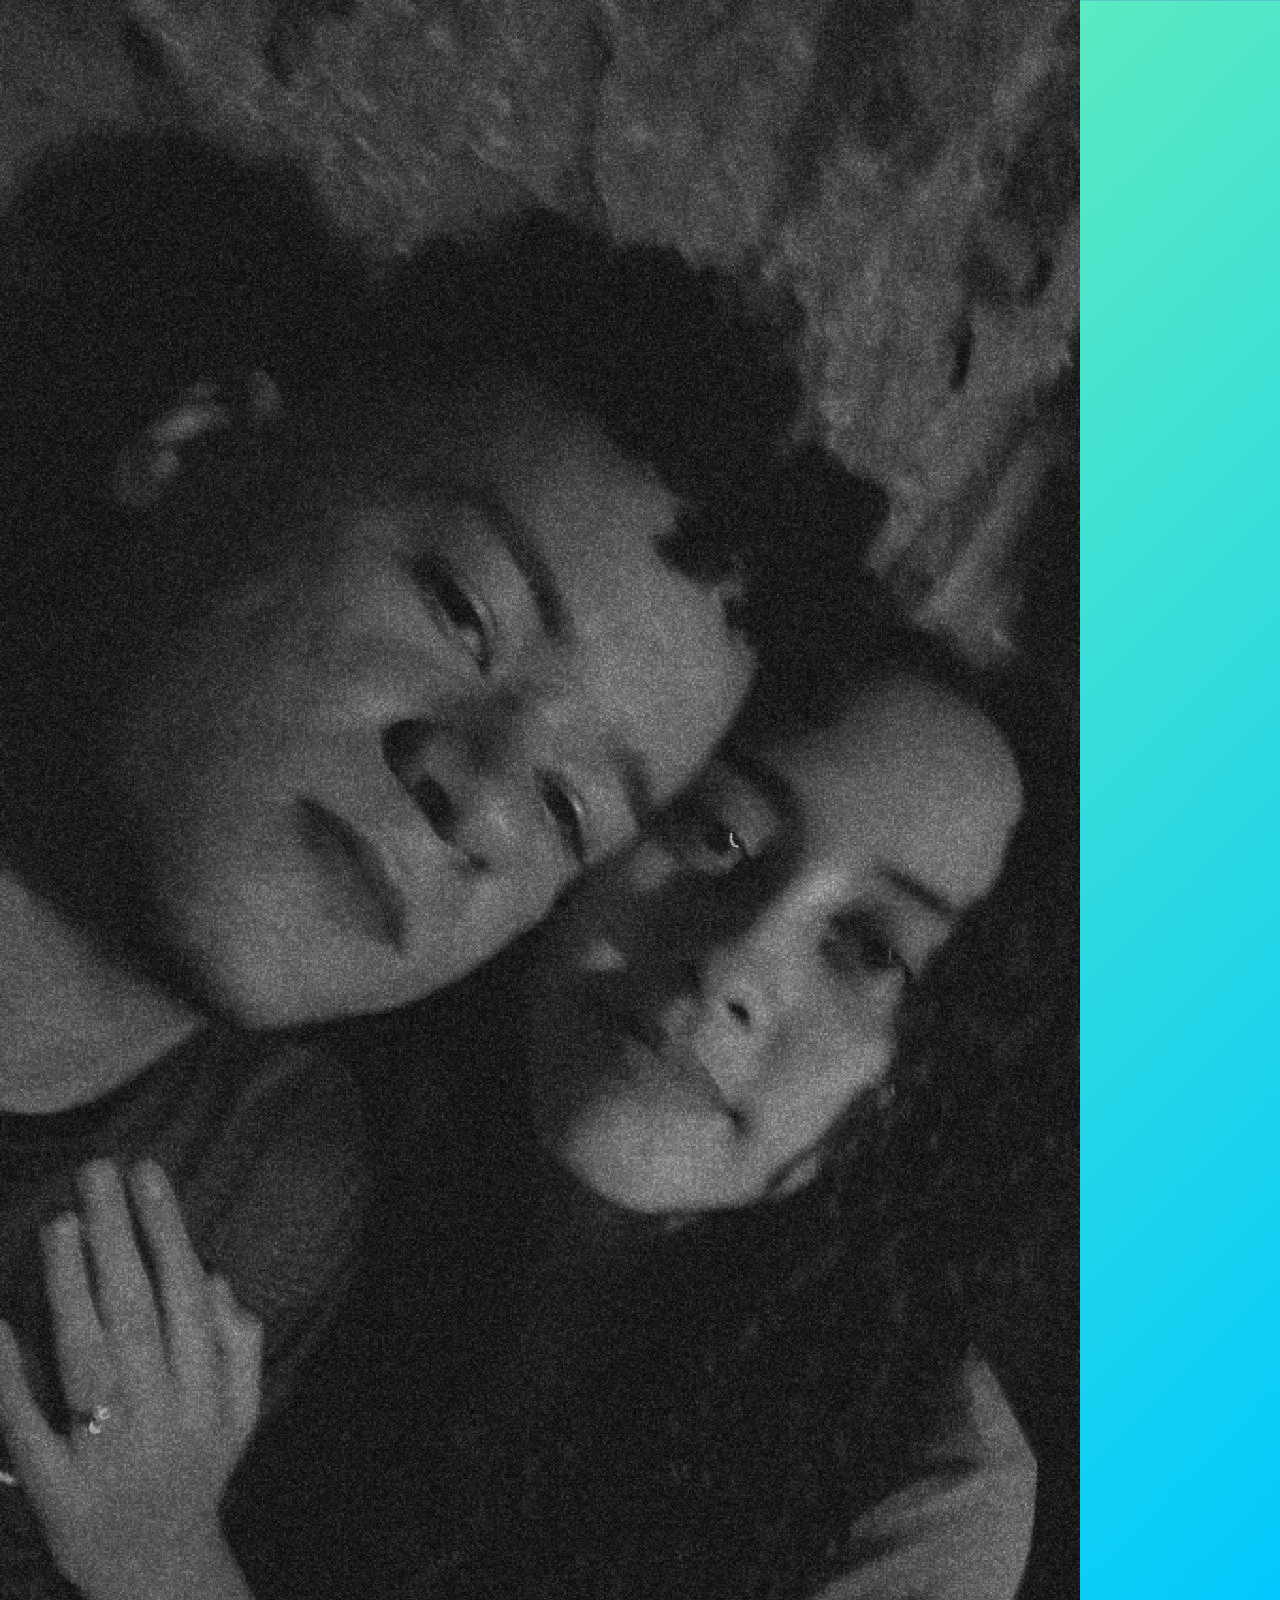
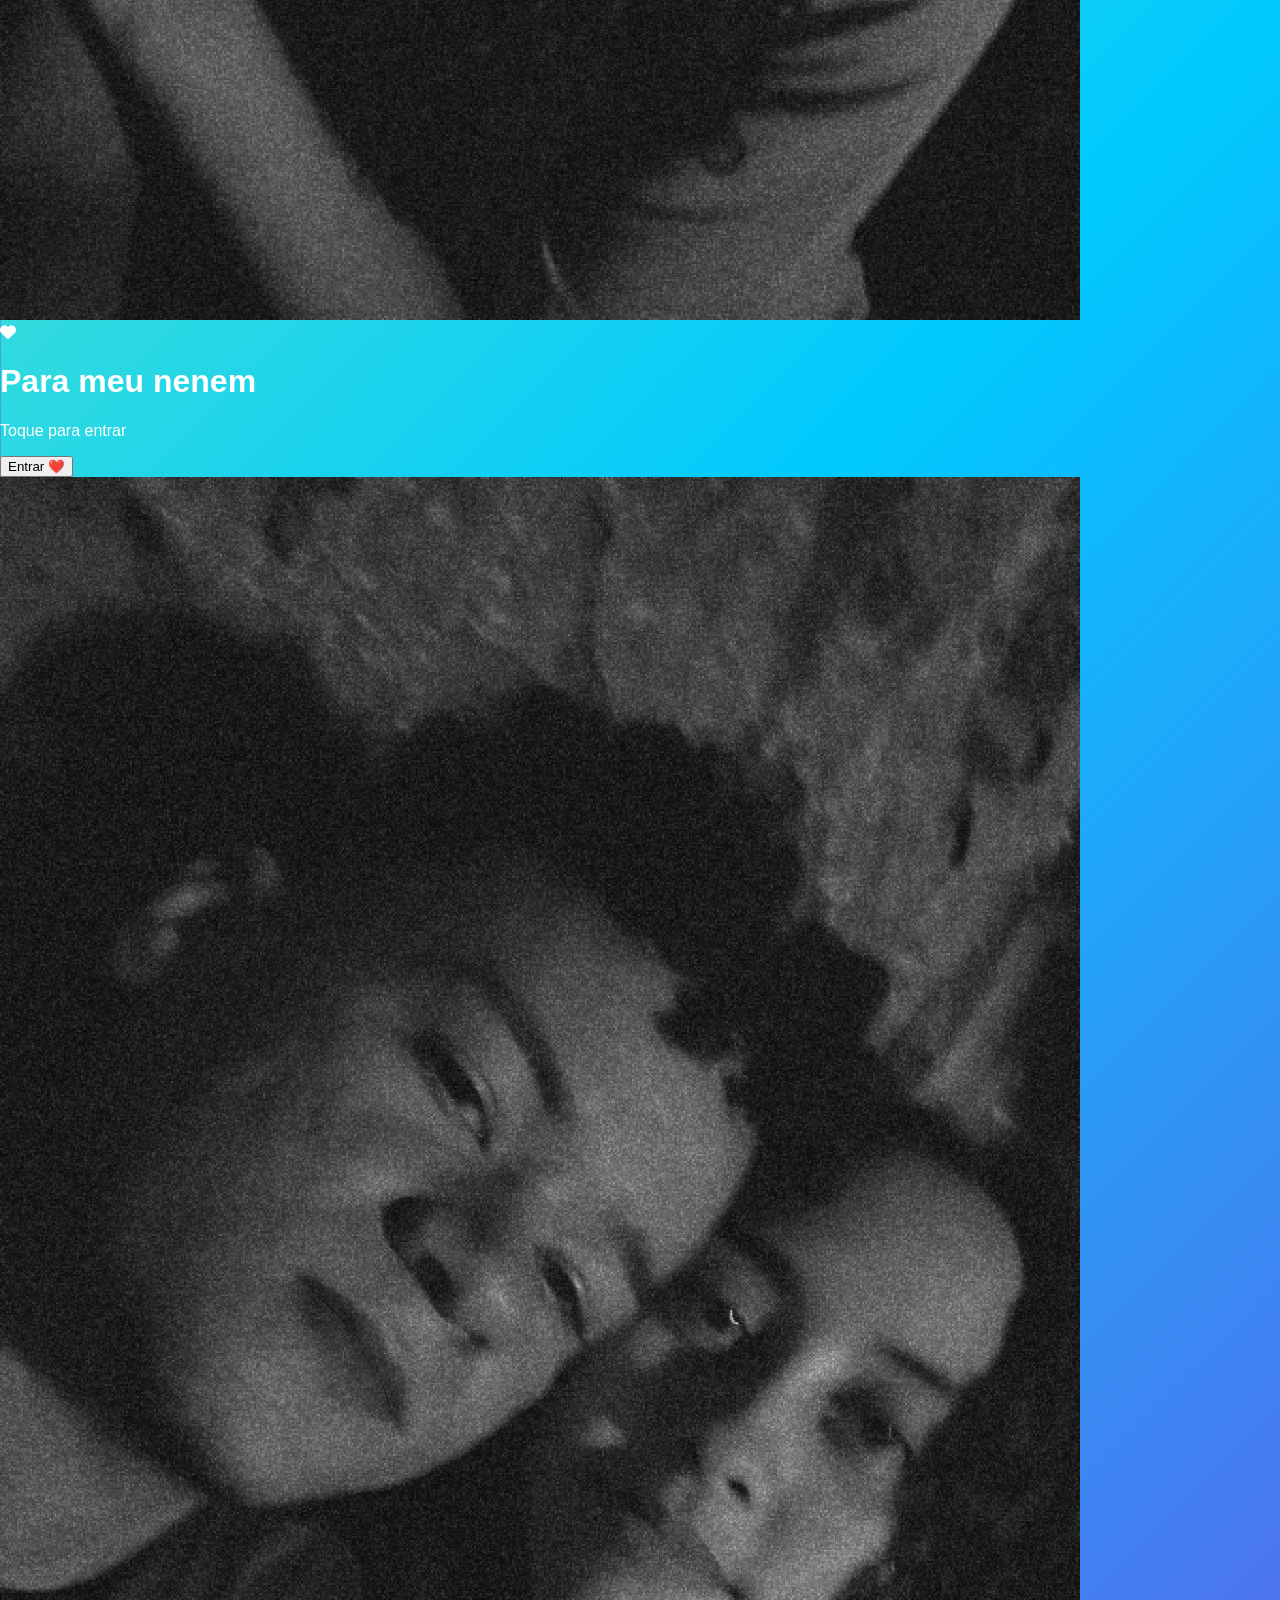
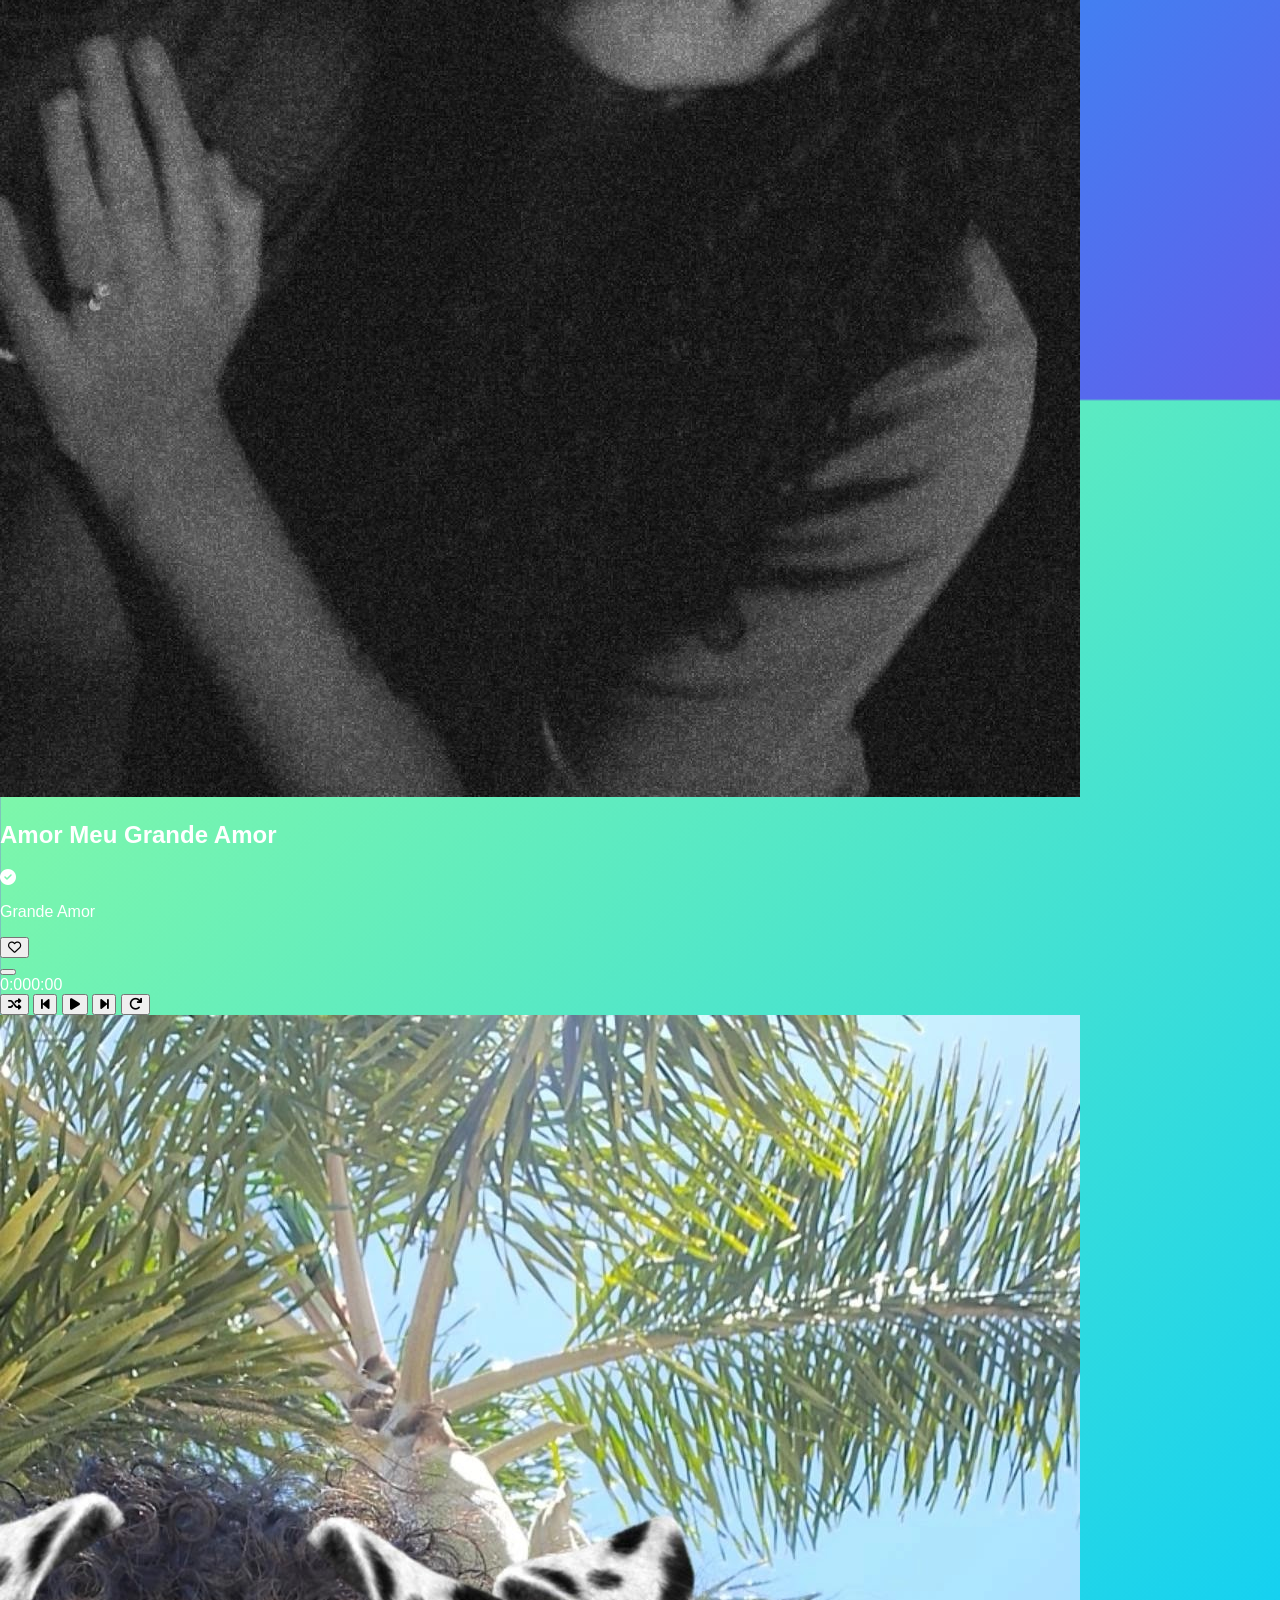
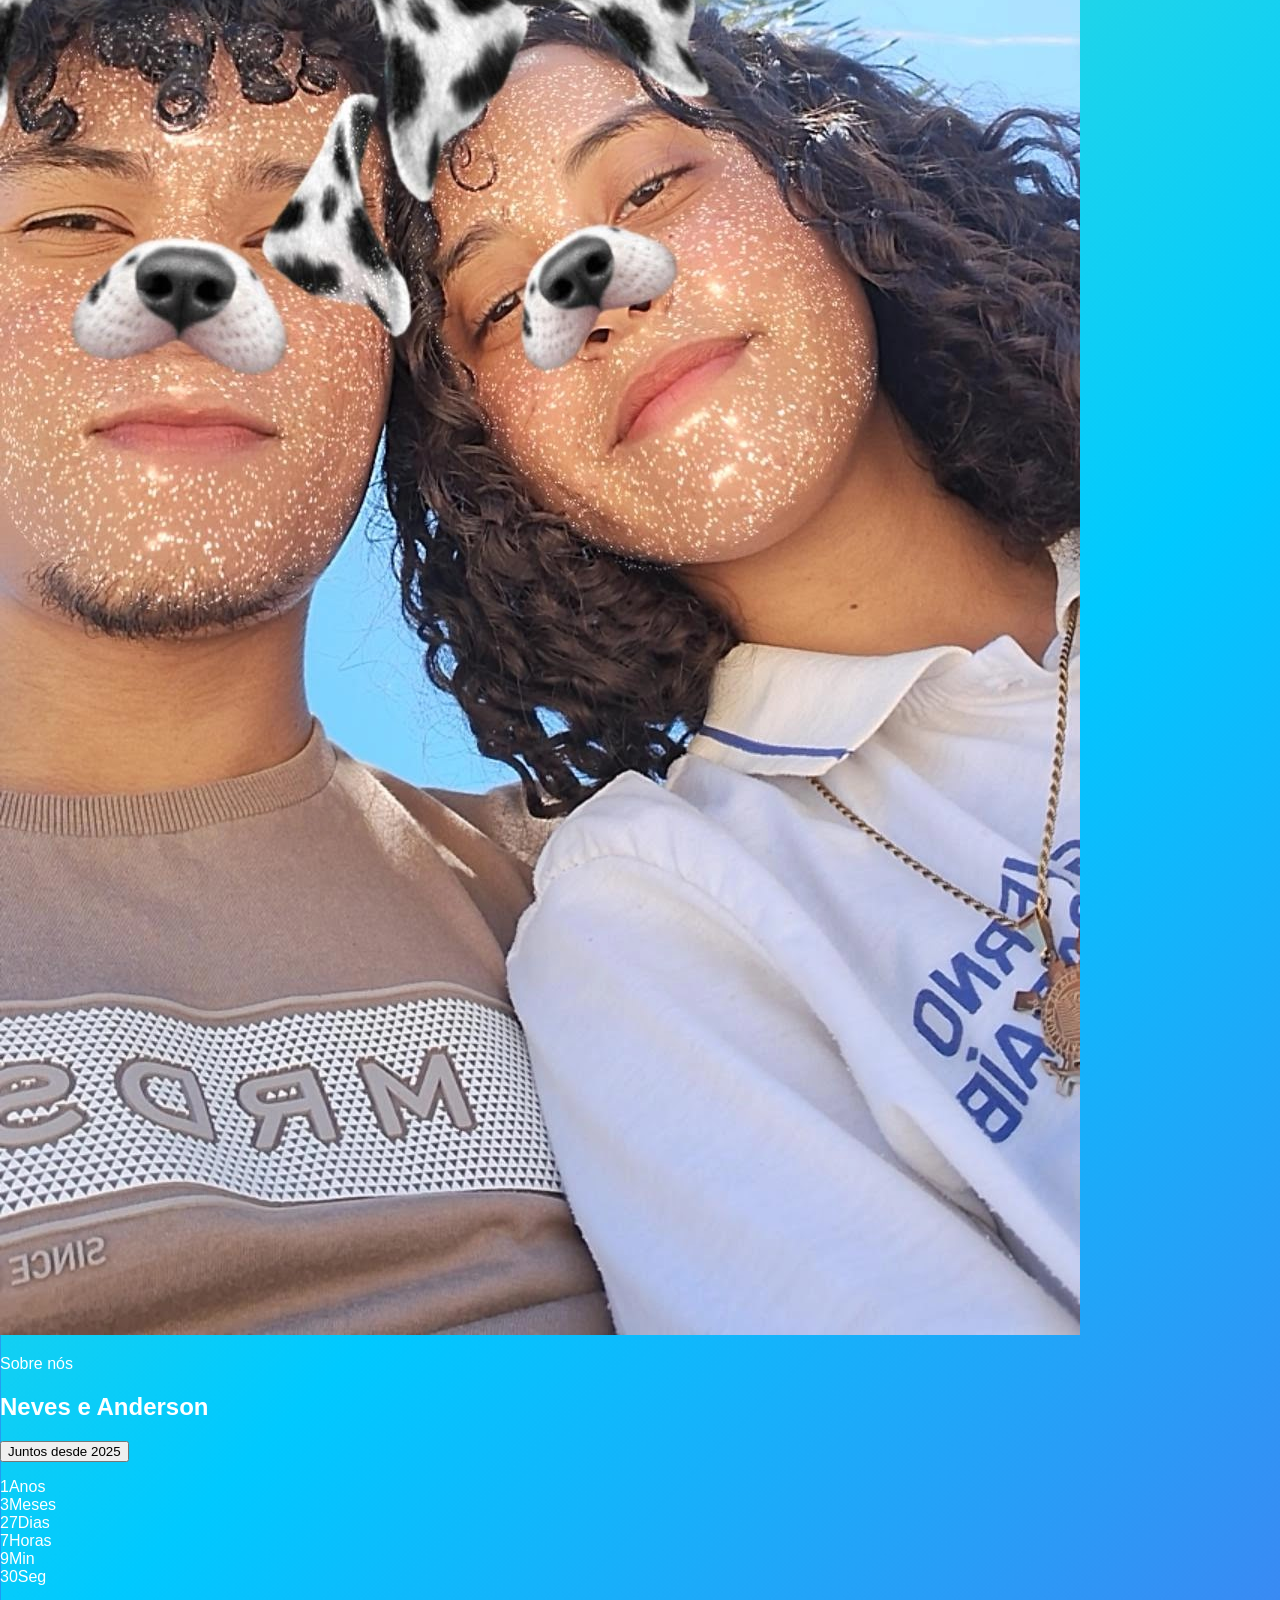
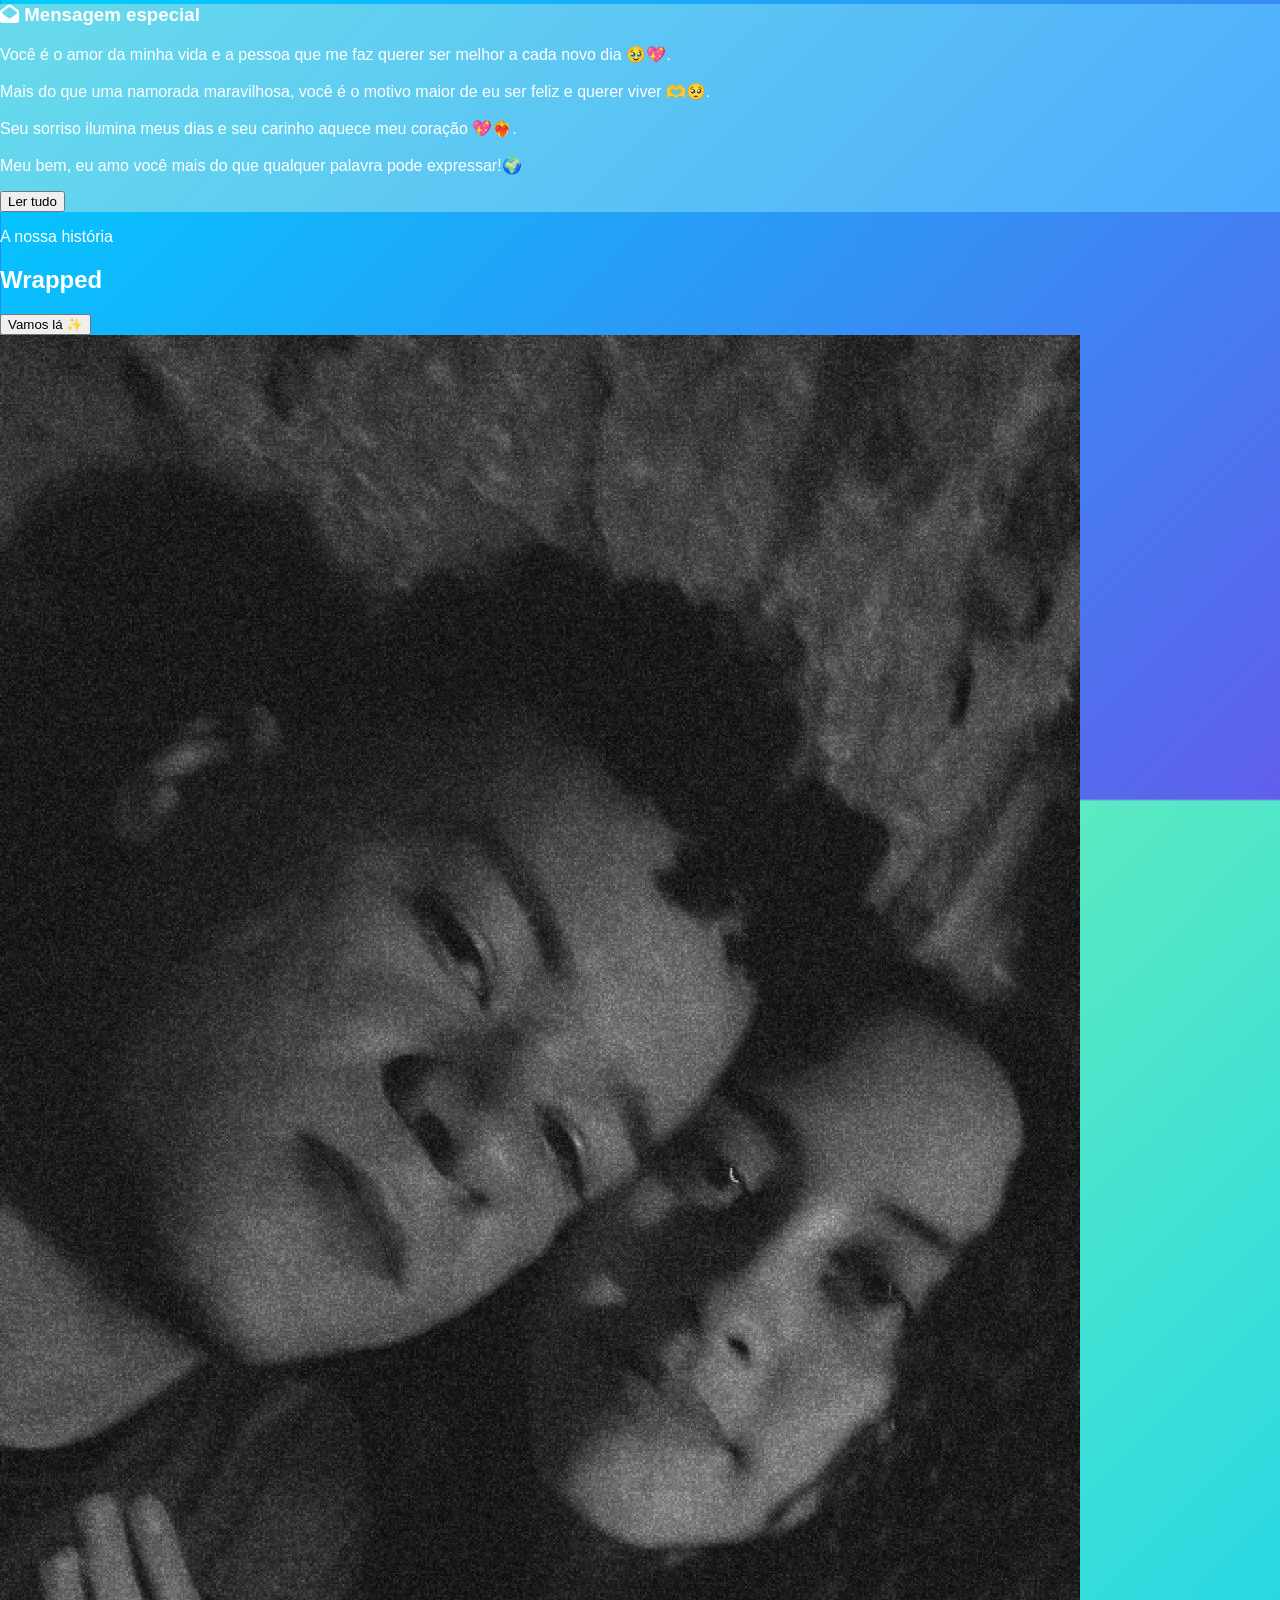
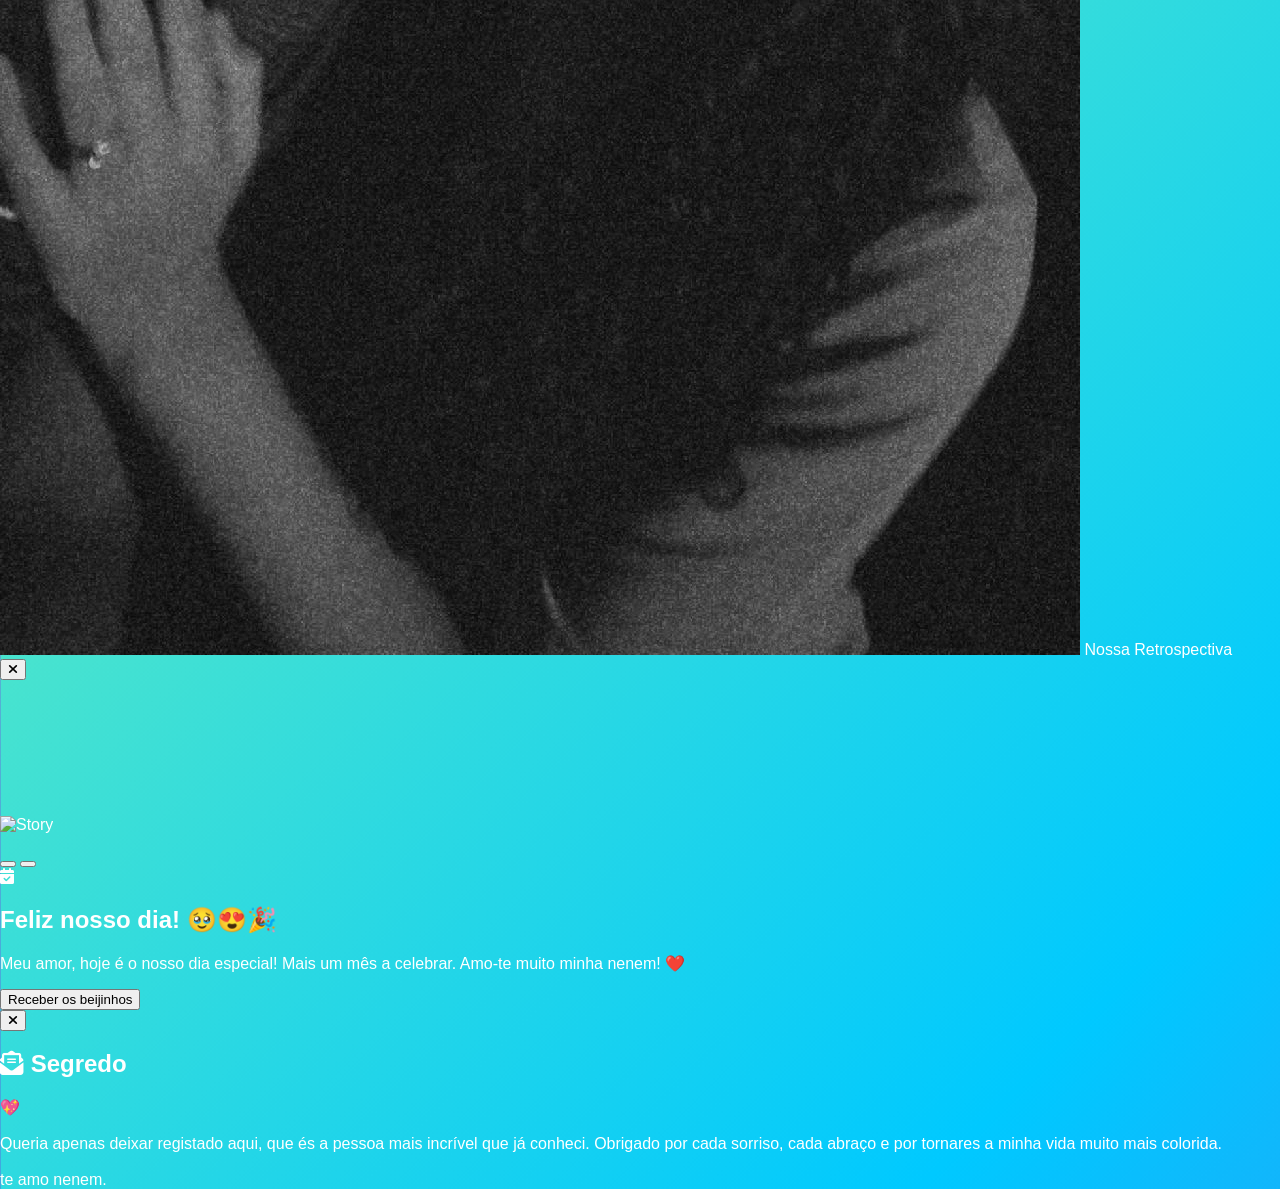
==== index.html @ c3a6730a "first commit" ====
<!DOCTYPE html>
<html lang="pt-BR">
<head>
    <meta charset="UTF-8">
    <meta name="viewport" content="width=device-width, initial-scale=1.0, maximum-scale=1.0, user-scalable=no">
    <meta name="theme-color" content="#000000">
    <meta name="description" content="Nossa história, memórias e músicas.">
    <meta property="og:title" content="MyLove - Nossa História">
    <meta property="og:description" content="Uma retrospectiva de amor e memórias.">
    <meta property="og:image" content="tela-inicial/nova.webp">
    <meta property="og:type" content="website">

    <meta name="mobile-web-app-capable" content="yes">
    <meta name="apple-mobile-web-app-capable" content="yes">
    <meta name="apple-mobile-web-app-status-bar-style" content="black-translucent">
    <meta name="apple-mobile-web-app-title" content="MyLove">
    
    <title>Love Track & Wrapped</title>
    <link rel="manifest" href="manifest.json">
    <link rel="icon" href="tela-inicial/nova.webp" type="image/jpeg">
    <link rel="apple-touch-icon" sizes="180x180" href="tela-inicial/nova.webp">
    
    <script src="https://cdn.tailwindcss.com"></script>
    <link rel="stylesheet" href="https://cdnjs.cloudflare.com/ajax/libs/font-awesome/6.4.0/css/all.min.css">
    <link rel="stylesheet" href="style.css">
    
    <style>
        @keyframes float { 0%, 100% { transform: translateY(0px); } 50% { transform: translateY(-8px); } }
        .animate-float { animation: float 6s ease-in-out infinite; will-change: transform; }
    </style>
</head>
<body class="custom-body-height pb-10 text-white overflow-x-hidden bg-black transition-colors duration-1000">

    <div class="fixed inset-0 z-[-1] overflow-hidden pointer-events-none">
        <img src="tela-inicial/nova.webp" alt="Background" fetchpriority="high" class="w-full h-full object-cover scale-110 blur-2xl opacity-40">
        <div class="absolute inset-0 bg-black/60"></div>
    </div>

    <div id="overlay" class="fixed inset-0 z-50 flex flex-col items-center justify-center transition-opacity duration-1000 bg-black/40 backdrop-blur-sm">
        <div class="relative z-10 text-center animate-float p-10 md:p-14 rounded-[2.5rem] bg-white/10 backdrop-blur-xl border border-white/20 shadow-[0_8px_32px_0_rgba(255,105,180,0.15)] max-w-[85%] w-full mx-auto">
            <div class="relative inline-block mb-4">
                <div class="absolute inset-0 bg-red-500 blur-xl opacity-50 rounded-full animate-pulse will-change-transform"></div>
                <i class="fas fa-heart text-red-500 text-5xl relative z-10 drop-shadow-lg"></i>
            </div>
            <h1 id="overlayTitle" class="text-3xl font-bold mb-2 text-white drop-shadow-md tracking-wide">Para meu nenem</h1>
            <p class="text-gray-300 mb-8 text-xs tracking-[0.2em] uppercase opacity-80">Toque para entrar</p>
            <button id="btnStartSite" class="bg-white/20 border border-white/30 text-white px-10 py-4 rounded-full font-bold hover:bg-white/30 hover:scale-105 transition-all duration-300 shadow-[0_4px_15px_rgba(0,0,0,0.2)] backdrop-blur-md">Entrar ❤️</button>
        </div>
    </div>

    <audio id="audioPlayer" preload="metadata"></audio>

    <main id="mainScreen" class="max-w-md mx-auto p-4 flex flex-col gap-6 relative z-10">
        
        <section class="flex flex-col gap-4 p-5 rounded-3xl bg-white/10 backdrop-blur-xl border border-white/20 shadow-[0_8px_32px_0_rgba(0,0,0,0.3)]">
            <div class="w-full aspect-square relative rounded-2xl overflow-hidden shadow-2xl border border-white/10">
                <img src="tela-inicial/nova.webp" alt="Capa" loading="lazy" decoding="async" class="w-full h-full object-cover">
            </div>
            
            <div class="flex justify-between items-end mt-2">
                <div>
                    <div class="flex items-center gap-2">
                        <h2 id="songTitle" class="text-2xl font-bold text-white drop-shadow-md">Carregando...</h2>
                        <i class="fas fa-check-circle text-blue-400 text-lg"></i>
                    </div>
                    <p id="songArtist" class="text-gray-300 text-sm">Aguarde</p>
                </div>
                <button id="btnLoveExplosion" aria-label="Explosão de corações" class="hover:scale-125 transition-transform active:scale-90"><i class="fas fa-heart text-2xl text-pink-500"></i></button>
            </div>
            
            <div class="w-full group mt-1">
                <button id="progressBarContainer" aria-label="Avançar música" class="w-full bg-black/40 h-1.5 rounded-full overflow-hidden group-hover:h-2 transition-all border border-white/5 block">
                    <div id="progressBar" class="bg-white h-full w-0 rounded-full relative shadow-[0_0_10px_rgba(255,255,255,0.8)] pointer-events-none"></div>
                </button>
                <div class="flex justify-between text-xs text-gray-300 mt-2 font-mono opacity-80">
                    <span id="currentTime">0:00</span><span id="totalDuration">0:00</span>
                </div>
            </div>

            <nav class="flex justify-between items-center px-4 mt-2">
                <button id="btnShuffle" aria-label="Aleatório" class="text-gray-400 hover:text-white transition"><i class="fas fa-random text-lg pointer-events-none"></i></button>
                <button id="btnPrev" aria-label="Anterior" class="hover:scale-110 transition"><i class="fas fa-step-backward text-white text-2xl pointer-events-none"></i></button>
                <button id="btnPlay" aria-label="Play/Pause" class="w-16 h-16 bg-white/90 backdrop-blur-md rounded-full flex items-center justify-center hover:scale-105 transition-transform border border-white/50 shadow-[0_0_20px_rgba(255,255,255,0.2)]">
                    <i id="playIcon" class="fas fa-play text-black text-2xl ml-1 pointer-events-none"></i>
                </button>
                <button id="btnNext" aria-label="Próxima" class="hover:scale-110 transition"><i class="fas fa-step-forward text-white text-2xl pointer-events-none"></i></button>
                <button id="btnRepeat" aria-label="Repetir" class="text-gray-400 hover:text-white transition"><i class="fas fa-redo text-lg pointer-events-none"></i></button>
            </nav>
        </section>

        <section class="rounded-3xl p-5 mt-2 bg-white/10 backdrop-blur-xl border border-white/20 shadow-[0_8px_32px_0_rgba(0,0,0,0.3)]">
            <div class="relative w-full h-48 rounded-2xl overflow-hidden mb-5 shadow-lg border border-white/10">
                <img src="tela-inicial/sobre_casal.jpg" alt="Casal" loading="lazy" decoding="async" class="w-full h-full object-cover hover:scale-105 transition-transform duration-700">
                <div class="absolute bottom-0 left-0 w-full h-2/3 bg-gradient-to-t from-black/90 via-black/40 to-transparent p-4 flex flex-col justify-end">
                    <p class="text-white font-bold text-xl drop-shadow-md">Sobre nós</p>
                </div>
            </div>
            
            <h2 id="coupleNameDisplay" class="text-2xl font-bold mb-1 drop-shadow-sm text-white">Carregando...</h2>
            <p class="text-gray-300 text-sm mb-5">
                <button id="btnSecret" class="hover:text-pink-400 transition-colors duration-300 border-b border-dashed border-gray-400 hover:border-pink-400">Juntos desde 2025</button>
            </p>
            
            <div class="grid grid-cols-3 gap-3 text-center" aria-live="polite">
                <div class="bg-black/30 p-3 rounded-xl border border-white/10 shadow-inner"><span id="years" class="block text-2xl font-bold text-white">0</span><span class="text-[10px] text-gray-400 uppercase tracking-wider">Anos</span></div>
                <div class="bg-black/30 p-3 rounded-xl border border-white/10 shadow-inner"><span id="months" class="block text-2xl font-bold text-white">0</span><span class="text-[10px] text-gray-400 uppercase tracking-wider">Meses</span></div>
                <div class="bg-black/30 p-3 rounded-xl border border-white/10 shadow-inner"><span id="days" class="block text-2xl font-bold text-white">0</span><span class="text-[10px] text-gray-400 uppercase tracking-wider">Dias</span></div>
                <div class="bg-black/30 p-3 rounded-xl border border-white/10 shadow-inner"><span id="hours" class="block text-2xl font-bold text-white">0</span><span class="text-[10px] text-gray-400 uppercase tracking-wider">Horas</span></div>
                <div class="bg-black/30 p-3 rounded-xl border border-white/10 shadow-inner"><span id="minutes" class="block text-2xl font-bold text-white">0</span><span class="text-[10px] text-gray-400 uppercase tracking-wider">Min</span></div>
                <div class="bg-black/30 p-3 rounded-xl border border-white/10 shadow-inner"><span id="seconds" class="block text-2xl font-bold text-white">0</span><span class="text-[10px] text-gray-400 uppercase tracking-wider">Seg</span></div>
            </div>
        </section>

        <section class="rounded-3xl p-6 relative overflow-hidden shadow-[0_8px_32px_0_rgba(0,0,0,0.3)] border border-white/20 text-black" style="background: linear-gradient(135deg, #67dceb 0%, #4facfe 100%);">
            <h3 class="font-bold text-lg mb-3 text-white drop-shadow-md flex items-center gap-2"><i class="fas fa-envelope-open"></i> Mensagem especial</h3>
            <div id="messageContainer" class="max-h-40 overflow-hidden pr-2 transition-all duration-700 ease-in-out">
                <p id="specialMessageText" class="text-xl font-bold leading-relaxed text-white drop-shadow-sm"></p>
            </div>
            <button id="btnToggleMessage" class="mt-5 bg-white/20 hover:bg-white/30 text-white border border-white/40 px-5 py-2 rounded-full text-sm font-semibold transition-colors backdrop-blur-md shadow-sm">Ler tudo</button>
        </section>

        <section class="relative rounded-3xl overflow-hidden h-52 flex flex-col justify-end p-5 shadow-[0_8px_32px_0_rgba(0,0,0,0.3)] border border-white/20 bg-white/5 backdrop-blur-xl mt-2 mb-4">
            <div class="absolute inset-0 z-0 overflow-hidden rounded-3xl pointer-events-none">
                <div class="absolute top-0 right-0 w-64 h-64 bg-pink-600 rounded-full blur-[80px] opacity-40 -translate-y-1/2 translate-x-1/4 animate-pulse will-change-transform"></div>
                <div class="absolute bottom-0 left-0 w-64 h-64 bg-purple-600 rounded-full blur-[80px] opacity-40 translate-y-1/4 -translate-x-1/4 animate-pulse delay-1s will-change-transform"></div>
            </div>
            <div class="relative z-10">
                <p class="text-pink-300 text-sm font-bold tracking-widest uppercase mb-1 drop-shadow-md">A nossa história</p>
                <h2 class="text-4xl font-black leading-tight mb-4 text-white drop-shadow-lg">Wrapped</h2>
                <button id="btnStartWrapped" class="bg-white text-black px-8 py-3 rounded-full font-bold hover:scale-105 transition-transform shadow-[0_4px_15px_rgba(255,255,255,0.3)]">Vamos lá ✨</button>
            </div>
        </section>
    </main>

    <div id="wrappedScreen" class="fixed inset-0 z-50 bg-black hidden flex-col items-center justify-center">
        <div class="story-container relative w-full h-full max-w-md bg-black">
            <div class="absolute top-2 left-0 w-full px-2 flex gap-1 z-20" id="progressContainer"></div>
            <div class="absolute top-6 left-0 w-full px-4 flex justify-between items-center z-20 text-white drop-shadow-md">
                <div class="flex items-center gap-2">
                    <img src="tela-inicial/nova.webp" alt="Avatar" loading="lazy" class="w-8 h-8 rounded-full border border-white">
                    <span class="font-bold text-sm">Nossa Retrospectiva</span>
                </div>
                <button id="btnCloseWrapped" class="text-xl px-2"><i class="fas fa-times"></i></button>
            </div>
            <div class="w-full h-full flex items-center justify-center bg-gray-900">
                <img id="storyImage" src="" alt="Story" loading="lazy" decoding="async" class="w-full h-full object-cover hidden no-select">
                <video id="storyVideo" playsinline preload="none" class="w-full h-full object-cover hidden no-select"></video>
            </div>
            <div class="absolute bottom-10 w-full text-center z-20 px-4 pointer-events-none">
                <p id="captionText" class="inline-block bg-black/50 px-4 py-2 rounded-xl text-white font-semibold backdrop-blur-sm"></p>
            </div>
            <button id="leftZone" aria-label="Anterior" class="absolute top-0 left-0 w-1/3 h-full z-10 touch-none opacity-0"></button>
            <button id="rightZone" aria-label="Próximo" class="absolute top-0 right-0 w-2/3 h-full z-10 touch-none opacity-0"></button>
        </div>
    </div>

    <div id="day9Popup" class="fixed inset-0 z-[60] bg-black/80 backdrop-blur-md hidden flex-col items-center justify-center px-4 transition-opacity duration-500 opacity-0">
        <div class="bg-gradient-to-br from-pink-600/90 to-red-700/90 backdrop-blur-xl p-8 rounded-3xl text-center max-w-sm w-full shadow-[0_0_40px_rgba(255,0,100,0.3)] border border-white/30 transform scale-95 transition-transform duration-500" id="day9Card">
            <i class="fas fa-calendar-check text-6xl text-white mb-5 animate-bounce drop-shadow-lg"></i>
            <h2 class="text-3xl font-black text-white mb-3 drop-shadow-md">Feliz nosso dia! 🥹😍🎉</h2>
            <p class="text-white/90 text-base mb-8 leading-relaxed font-medium">Meu amor, hoje é o nosso dia especial! Mais um mês a celebrar. Amo-te muito minha nenem! ❤️</p>
            <button id="btnCloseDay9" class="bg-white text-red-600 font-bold py-4 px-8 rounded-full shadow-xl hover:scale-105 transition-transform w-full">Receber os beijinhos</button>
        </div>
    </div>

    <div id="secretLetterModal" class="fixed inset-0 z-[60] bg-black/80 backdrop-blur-md hidden flex-col items-center justify-center px-4 transition-opacity duration-300">
        <div class="bg-[#fdfbf7] p-8 rounded-2xl max-w-sm w-full shadow-2xl relative border border-gray-300">
            <button id="btnCloseSecret" class="absolute top-4 right-4 text-gray-400 hover:text-red-500 text-xl transition-colors"><i class="fas fa-times"></i></button>
            <h2 class="text-xl font-bold text-pink-600 mb-5 flex items-center gap-2"><i class="fas fa-envelope-open-text"></i> Segredo</h2>
            <p id="secretMessageText" class="text-gray-800 leading-relaxed font-serif text-base italic"></p>
        </div>
    </div>

    <script type="module" src="js/main.js"></script>
</body>
</html>
---- style.css ----
/* Correção definitiva para altura em WebViews (iOS/Android) */
html, body {
    height: 100%;
    margin: 0; padding: 0;
}

.custom-body-height {
    min-height: 100vh;
    min-height: -webkit-fill-available;
    min-height: 100dvh;
}

html {
    height: -webkit-fill-available;
}

body { 
    font-family: 'Inter', sans-serif; 
    color: white; 
    
    /* Fundo Gradual Animado */
    background: linear-gradient(-45deg, #4A00E0, #8E2DE2, #00C9FF, #92FE9D); 
    background-size: 400% 400%; 
    animation: gradientBG 10s ease infinite;
}

/* Fallback de Efeito Vidro para Safari e WebViews */
* {
    -webkit-backdrop-filter: inherit;
}

@keyframes gradientBG {
    0% { background-position: 0% 50%; }
    50% { background-position: 100% 50%; }
    100% { background-position: 0% 50%; }
}

/* Scrollbar Personalizada */
.custom-scroll::-webkit-scrollbar { width: 6px; }
.custom-scroll::-webkit-scrollbar-track { background: rgba(255, 255, 255, 0.1); }
.custom-scroll::-webkit-scrollbar-thumb { background: rgba(255, 255, 255, 0.4); border-radius: 10px; }

/* Animação do Player de Música */
@keyframes progress { 
    0% { width: 0%; } 100% { width: 100%; } 
}
.animate-progress { animation: progress 210s linear infinite; }

/* Efeito Vidro (Glassmorphism) Global */
.glass-card { 
    background: rgba(255, 255, 255, 0.1);
    backdrop-filter: blur(10px);
    -webkit-backdrop-filter: blur(10px);
    border: 1px solid rgba(255, 255, 255, 0.2); 
    box-shadow: 0 8px 32px 0 rgba(0, 0, 0, 0.37);
}

/* --- ESTILOS DO WRAPPED / STORIES --- */
.story-container {
    animation: fadeIn 0.3s ease-out;
}

@keyframes fadeIn {
    from { opacity: 0; transform: scale(0.95); }
    to { opacity: 1; transform: scale(1); }
}

/* Barra de Progresso dos Stories */
.progress-bar {
    flex: 1;
    height: 3px;
    background: rgba(255, 255, 255, 0.3);
    border-radius: 2px;
    overflow: hidden;
    margin: 0 2px;
}

.progress-fill {
    height: 100%;
    width: 0%;
    background: white;
}

/* Utilitários de Animação */
.delay-1s {
    animation-delay: 1s;
}

/* ==================== EFEITO DE CORAÇÕES ==================== */
.heart-bg {
    position: fixed;
    bottom: -10vh;
    color: #ff4757; 
    font-size: 25px;
    z-index: 0; 
    animation: floatUp linear forwards;
    pointer-events: none;
    text-shadow: 0 0 10px rgba(255, 71, 87, 0.5);
}

@keyframes floatUp {
    0% { transform: translateY(0) rotate(0deg) scale(0.5); opacity: 0; }
    10% { opacity: 1; transform: scale(1); }
    90% { opacity: 1; }
    100% { transform: translateY(-120vh) rotate(360deg) scale(1.2); opacity: 0; }
}

/* Previne o menu de contexto ao segurar o ecrã no telemóvel */
.no-select {
    -webkit-touch-callout: none;
    -webkit-user-select: none;
    user-select: none;
    outline: none;
}
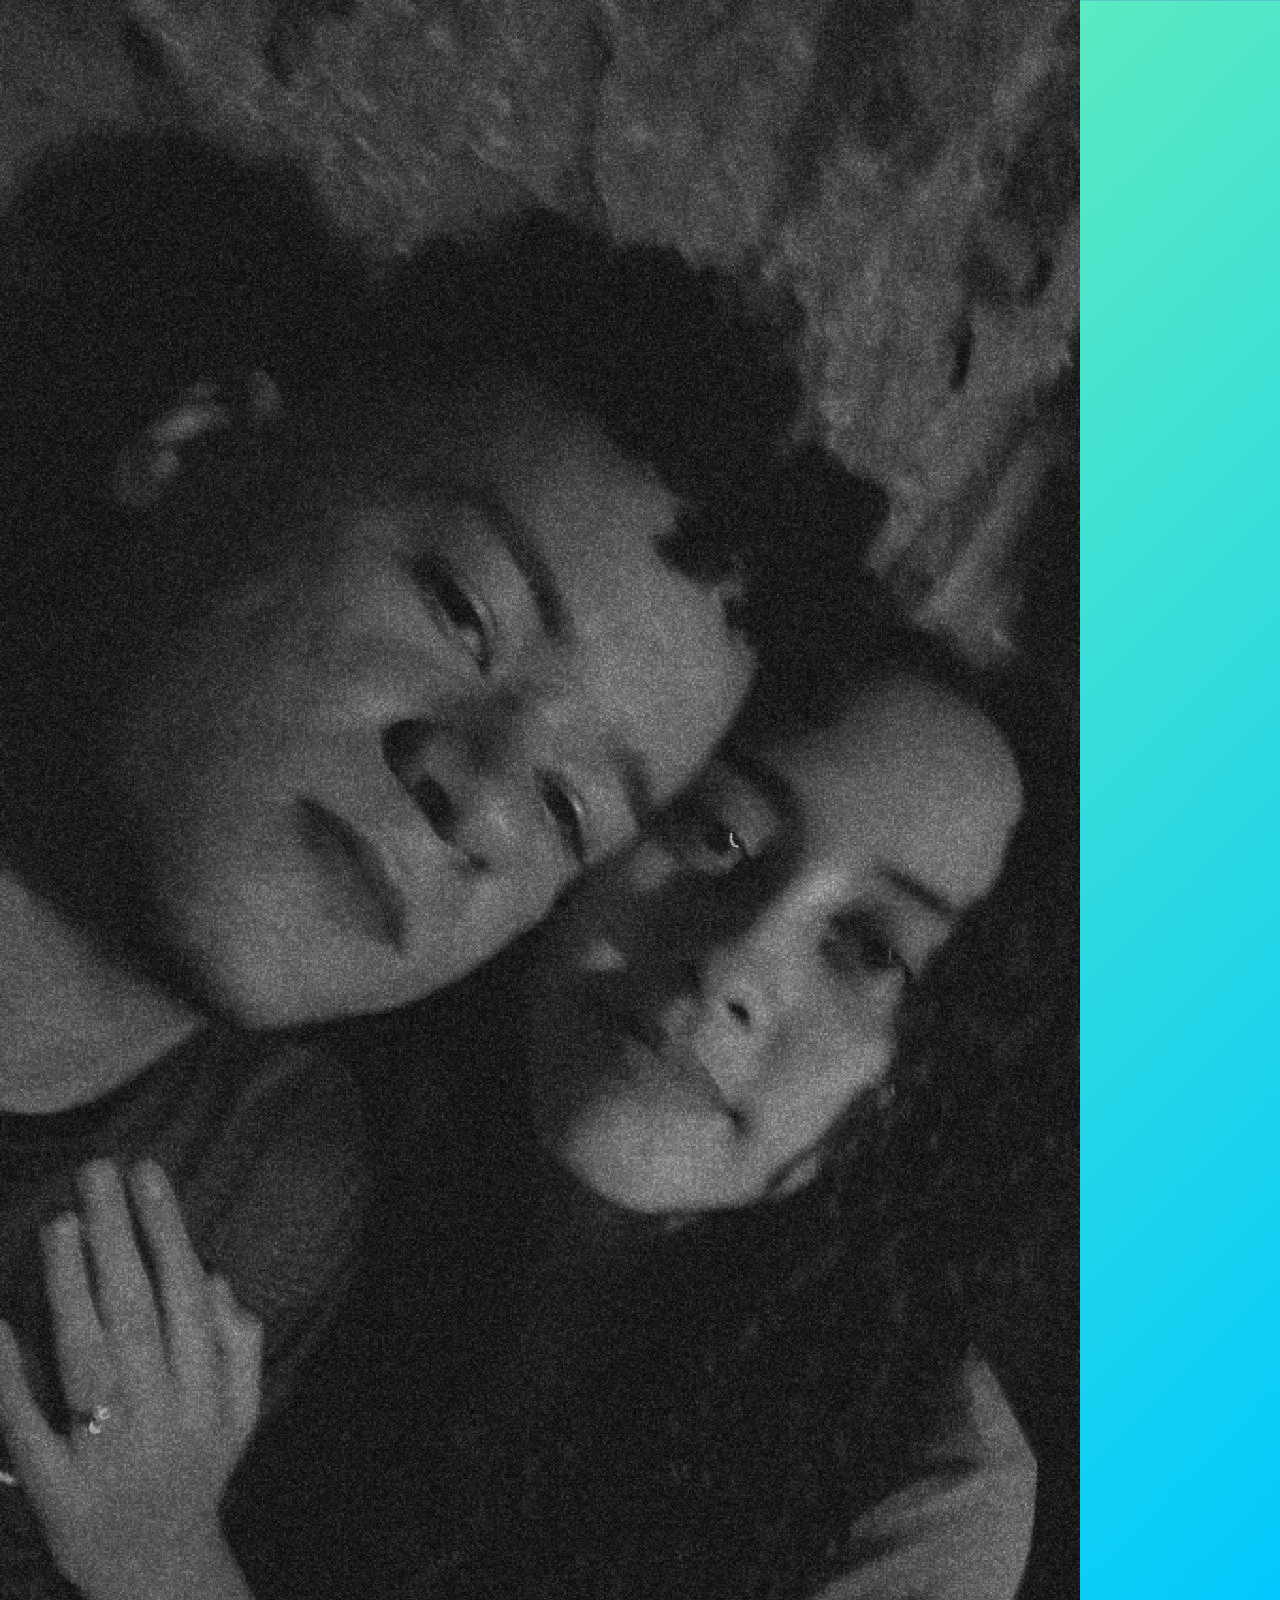
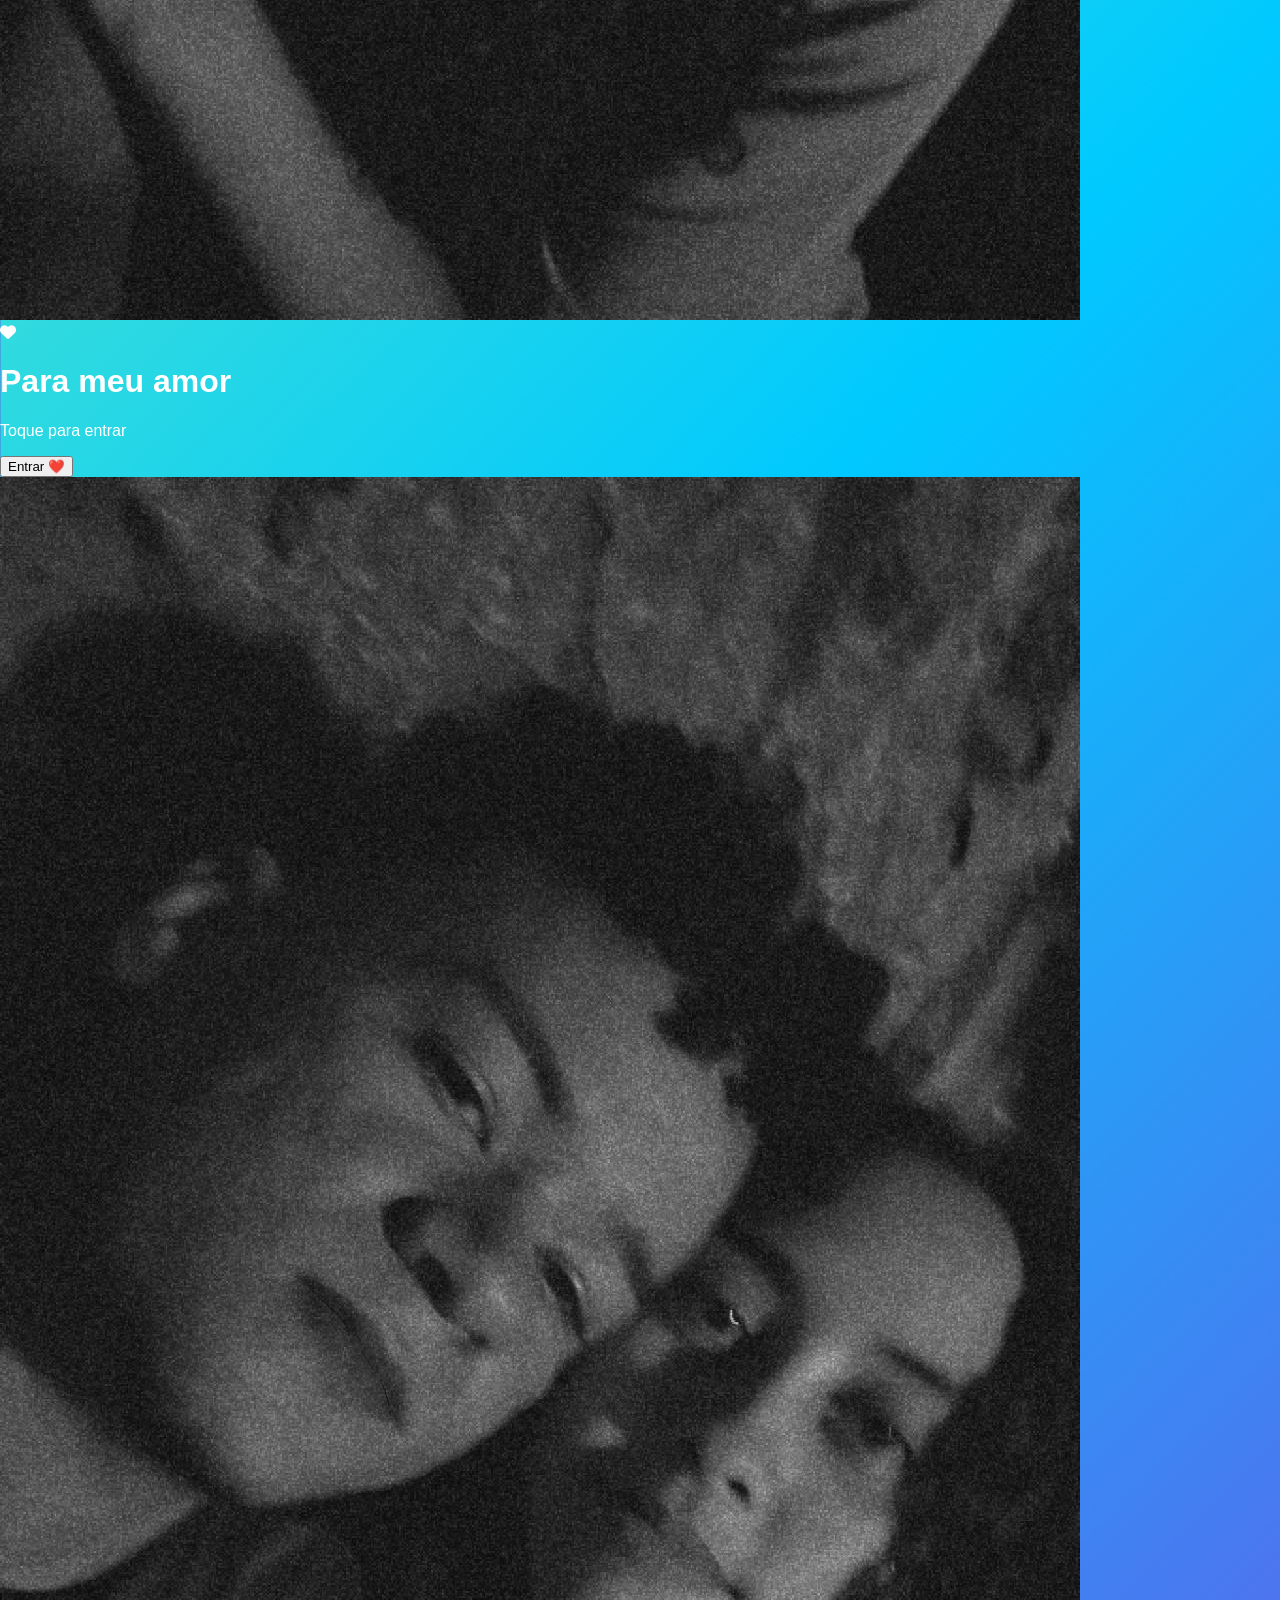
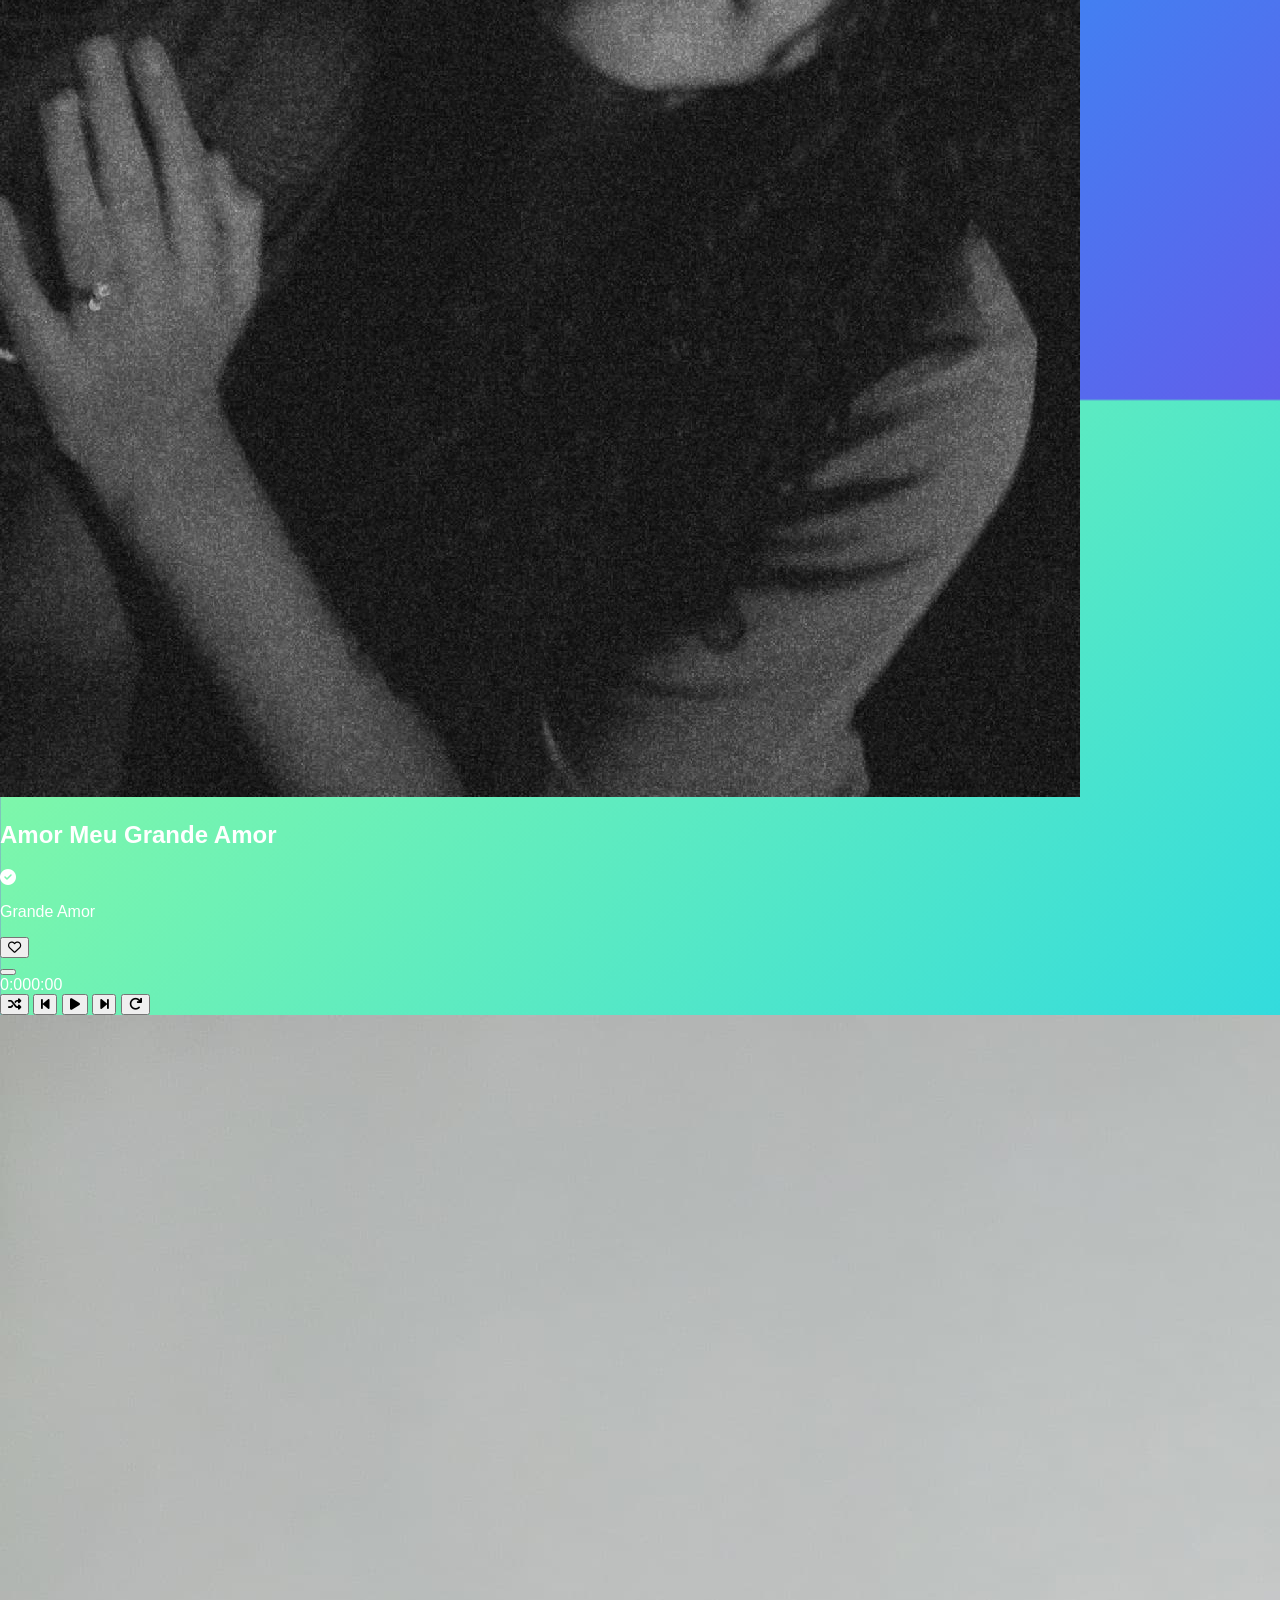
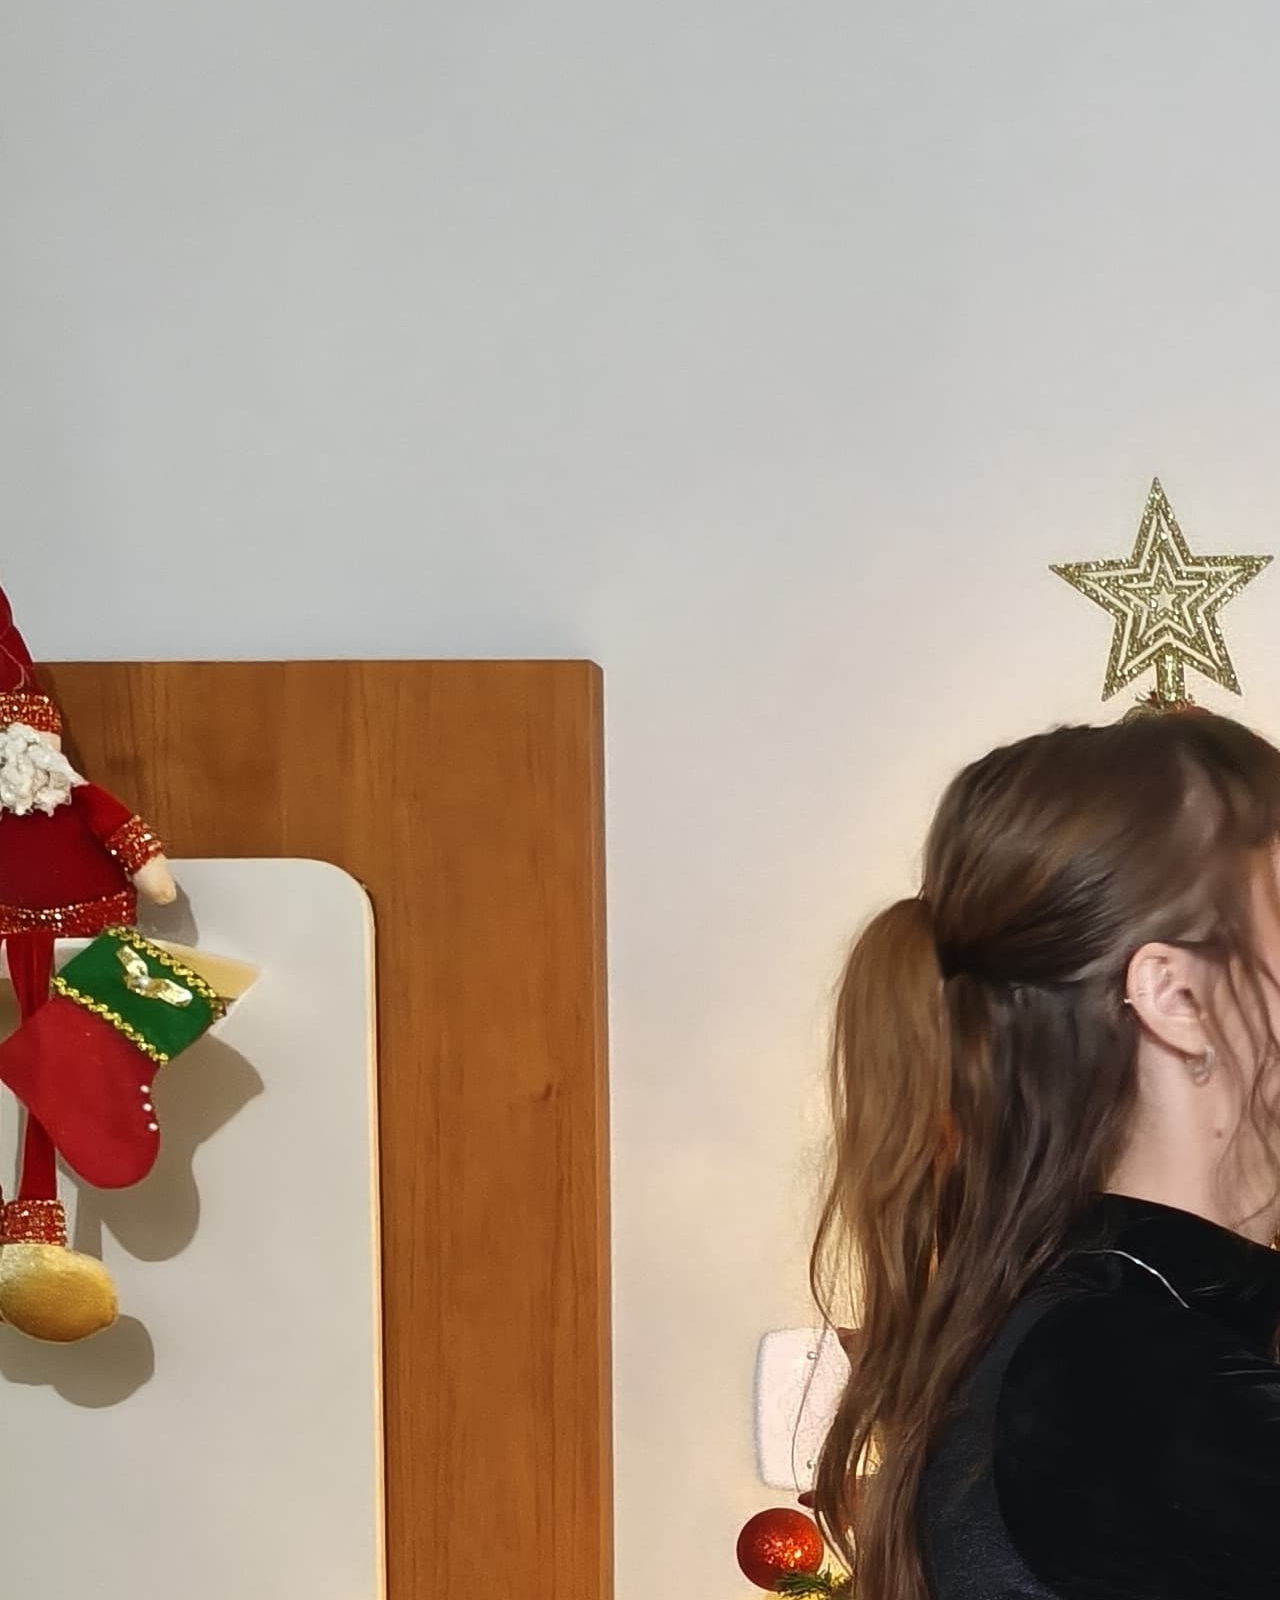
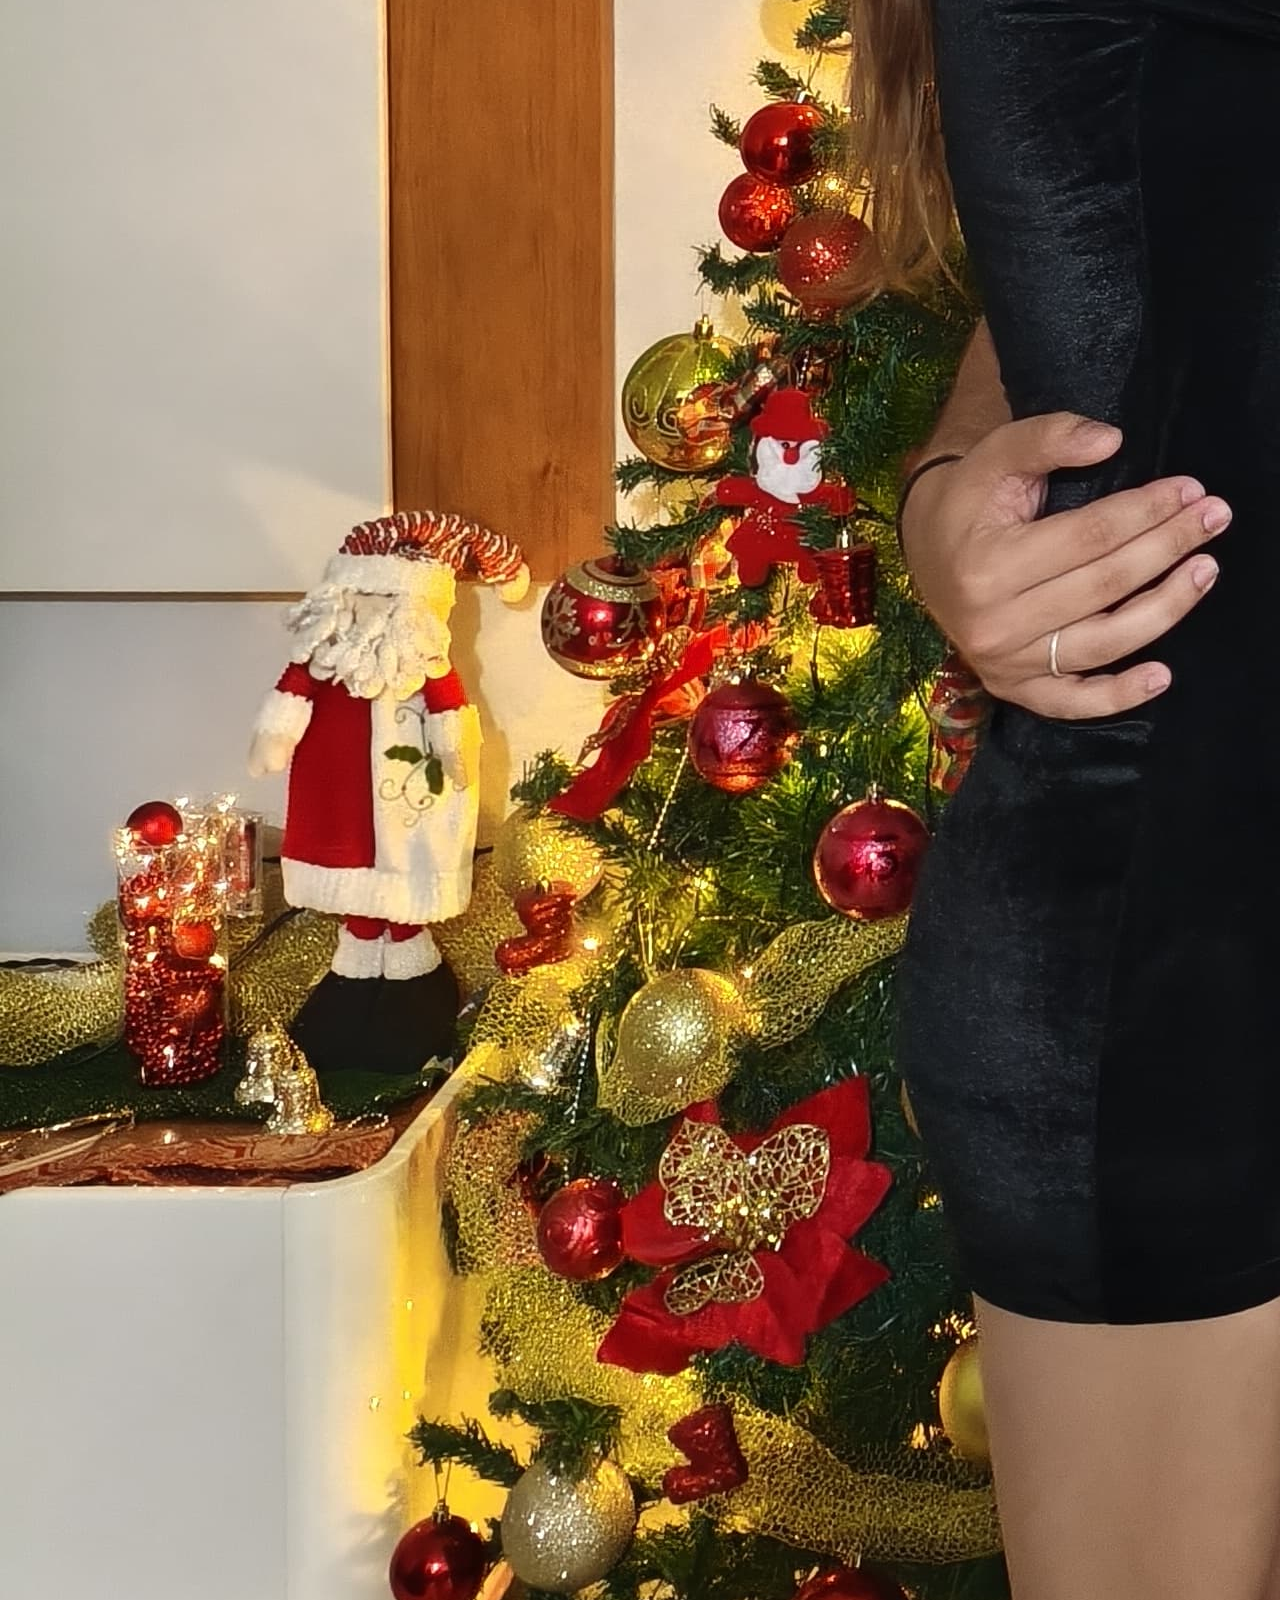
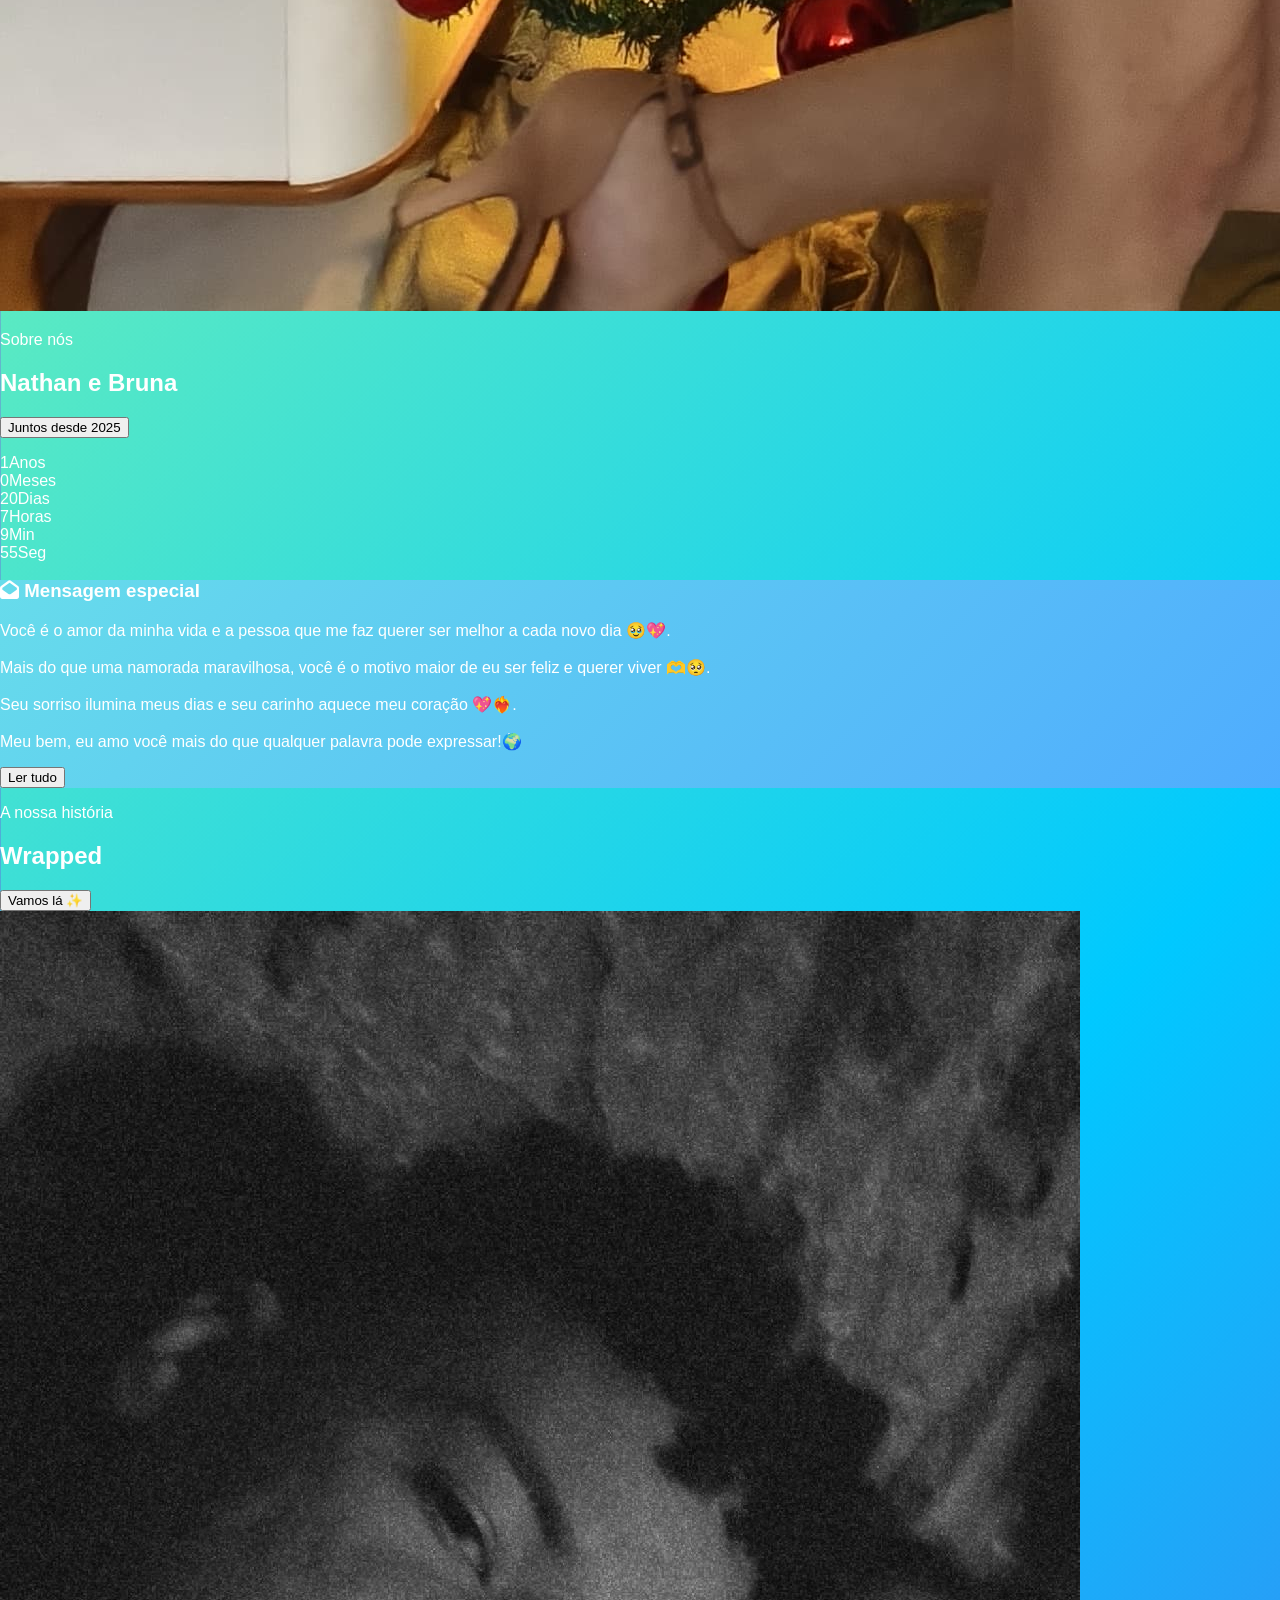
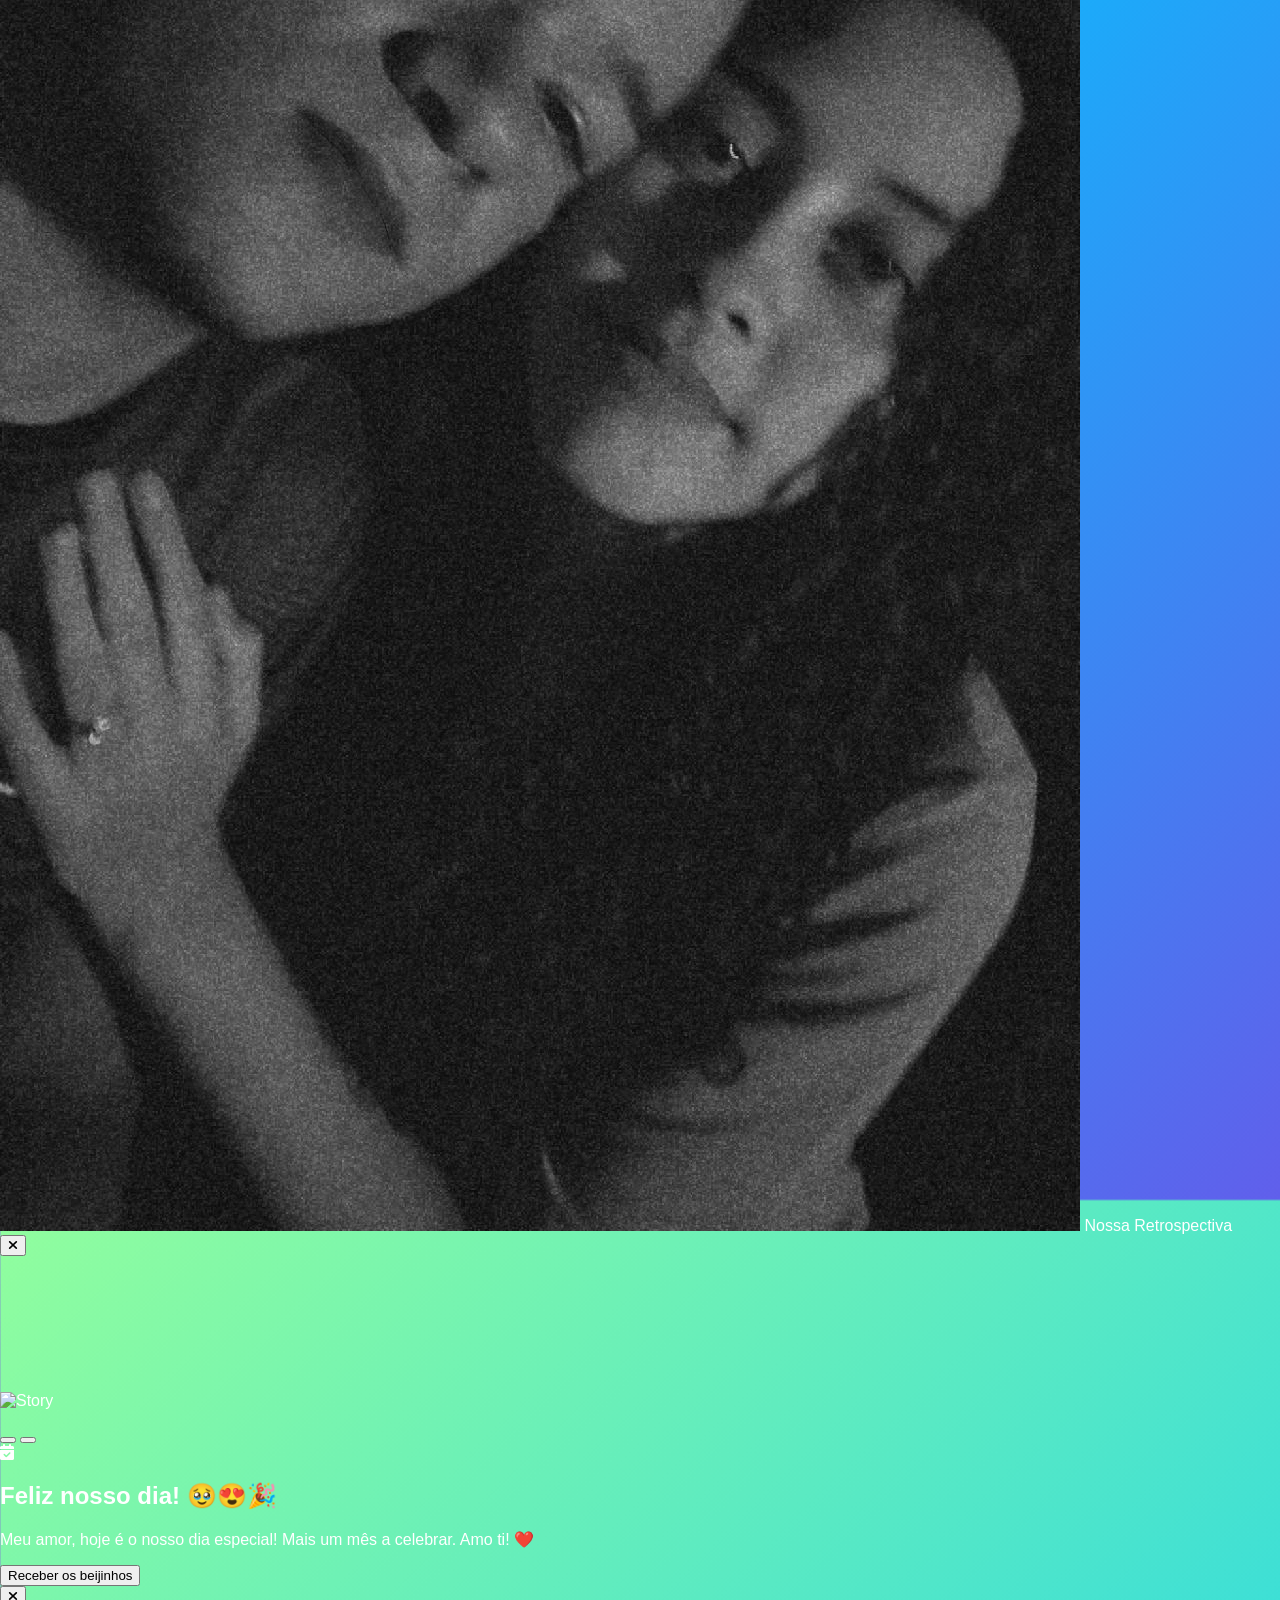
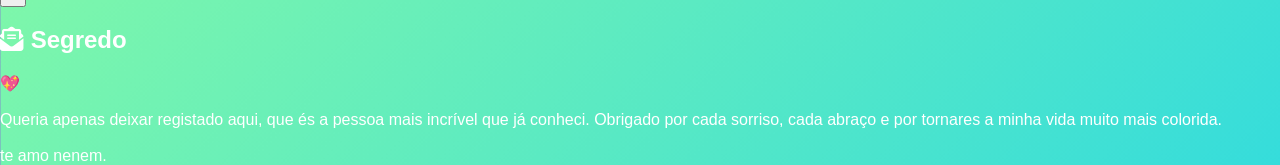
==== commit ecdc7459: "Update Open Graph meta tags in index.html" ====
--- a/index.html
+++ b/index.html
@@ -5,9 +5,9 @@
     <meta name="viewport" content="width=device-width, initial-scale=1.0, maximum-scale=1.0, user-scalable=no">
     <meta name="theme-color" content="#000000">
     <meta name="description" content="Nossa história, memórias e músicas.">
-    <meta property="og:title" content="MyLove - Nossa História">
+    <meta property="og:title" content="my moon - Nossa História">
     <meta property="og:description" content="Uma retrospectiva de amor e memórias.">
-    <meta property="og:image" content="tela-inicial/nova.webp">
+    <meta property="og:image" content="tela-inicial/nova.jpg">
     <meta property="og:type" content="website">
 
     <meta name="mobile-web-app-capable" content="yes">
@@ -42,7 +42,7 @@
                 <div class="absolute inset-0 bg-red-500 blur-xl opacity-50 rounded-full animate-pulse will-change-transform"></div>
                 <i class="fas fa-heart text-red-500 text-5xl relative z-10 drop-shadow-lg"></i>
             </div>
-            <h1 id="overlayTitle" class="text-3xl font-bold mb-2 text-white drop-shadow-md tracking-wide">Para meu nenem</h1>
+            <h1 id="overlayTitle" class="text-3xl font-bold mb-2 text-white drop-shadow-md tracking-wide">Para meu amor</h1>
             <p class="text-gray-300 mb-8 text-xs tracking-[0.2em] uppercase opacity-80">Toque para entrar</p>
             <button id="btnStartSite" class="bg-white/20 border border-white/30 text-white px-10 py-4 rounded-full font-bold hover:bg-white/30 hover:scale-105 transition-all duration-300 shadow-[0_4px_15px_rgba(0,0,0,0.2)] backdrop-blur-md">Entrar ❤️</button>
         </div>
@@ -158,7 +158,7 @@
         <div class="bg-gradient-to-br from-pink-600/90 to-red-700/90 backdrop-blur-xl p-8 rounded-3xl text-center max-w-sm w-full shadow-[0_0_40px_rgba(255,0,100,0.3)] border border-white/30 transform scale-95 transition-transform duration-500" id="day9Card">
             <i class="fas fa-calendar-check text-6xl text-white mb-5 animate-bounce drop-shadow-lg"></i>
             <h2 class="text-3xl font-black text-white mb-3 drop-shadow-md">Feliz nosso dia! 🥹😍🎉</h2>
-            <p class="text-white/90 text-base mb-8 leading-relaxed font-medium">Meu amor, hoje é o nosso dia especial! Mais um mês a celebrar. Amo-te muito minha nenem! ❤️</p>
+            <p class="text-white/90 text-base mb-8 leading-relaxed font-medium">Meu amor, hoje é o nosso dia especial! Mais um mês a celebrar. Amo ti! ❤️</p>
             <button id="btnCloseDay9" class="bg-white text-red-600 font-bold py-4 px-8 rounded-full shadow-xl hover:scale-105 transition-transform w-full">Receber os beijinhos</button>
         </div>
     </div>
@@ -174,7 +174,3 @@
     <script type="module" src="js/main.js"></script>
 </body>
 </html>
-
-
-
-
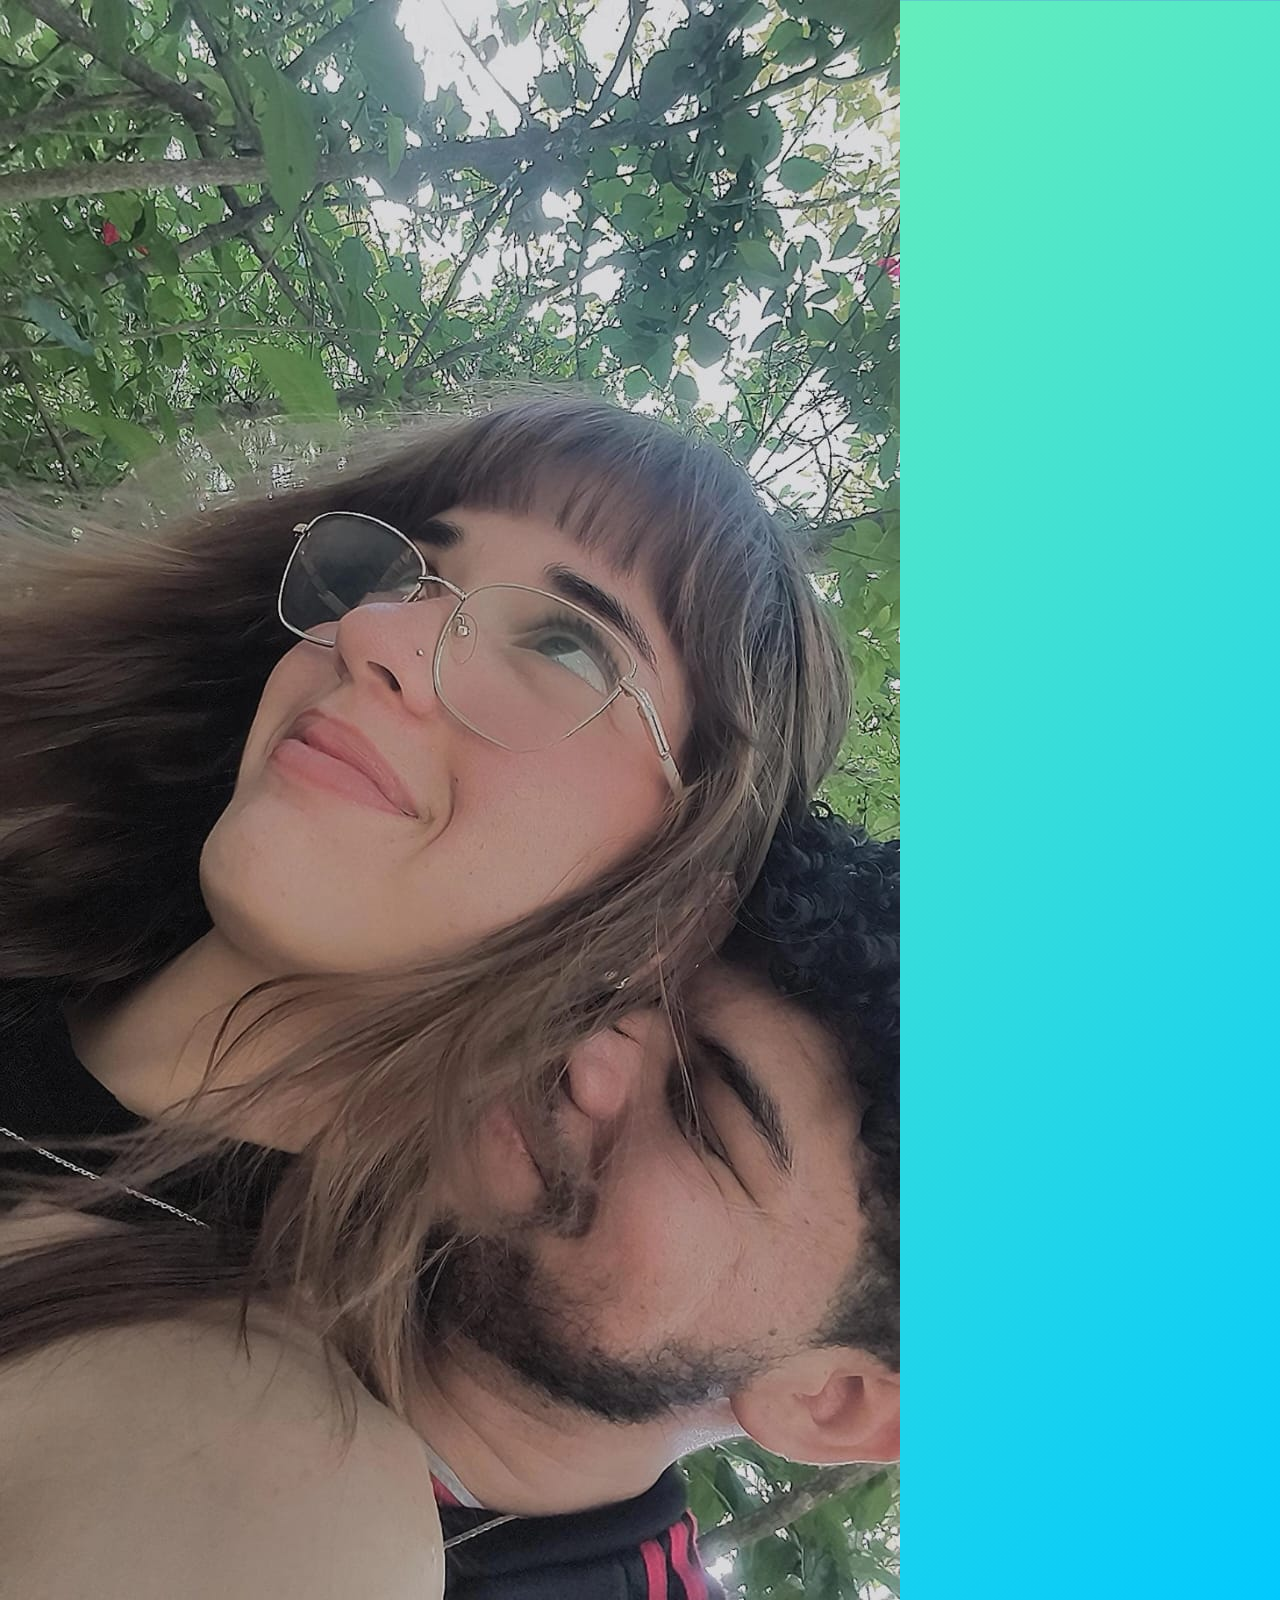
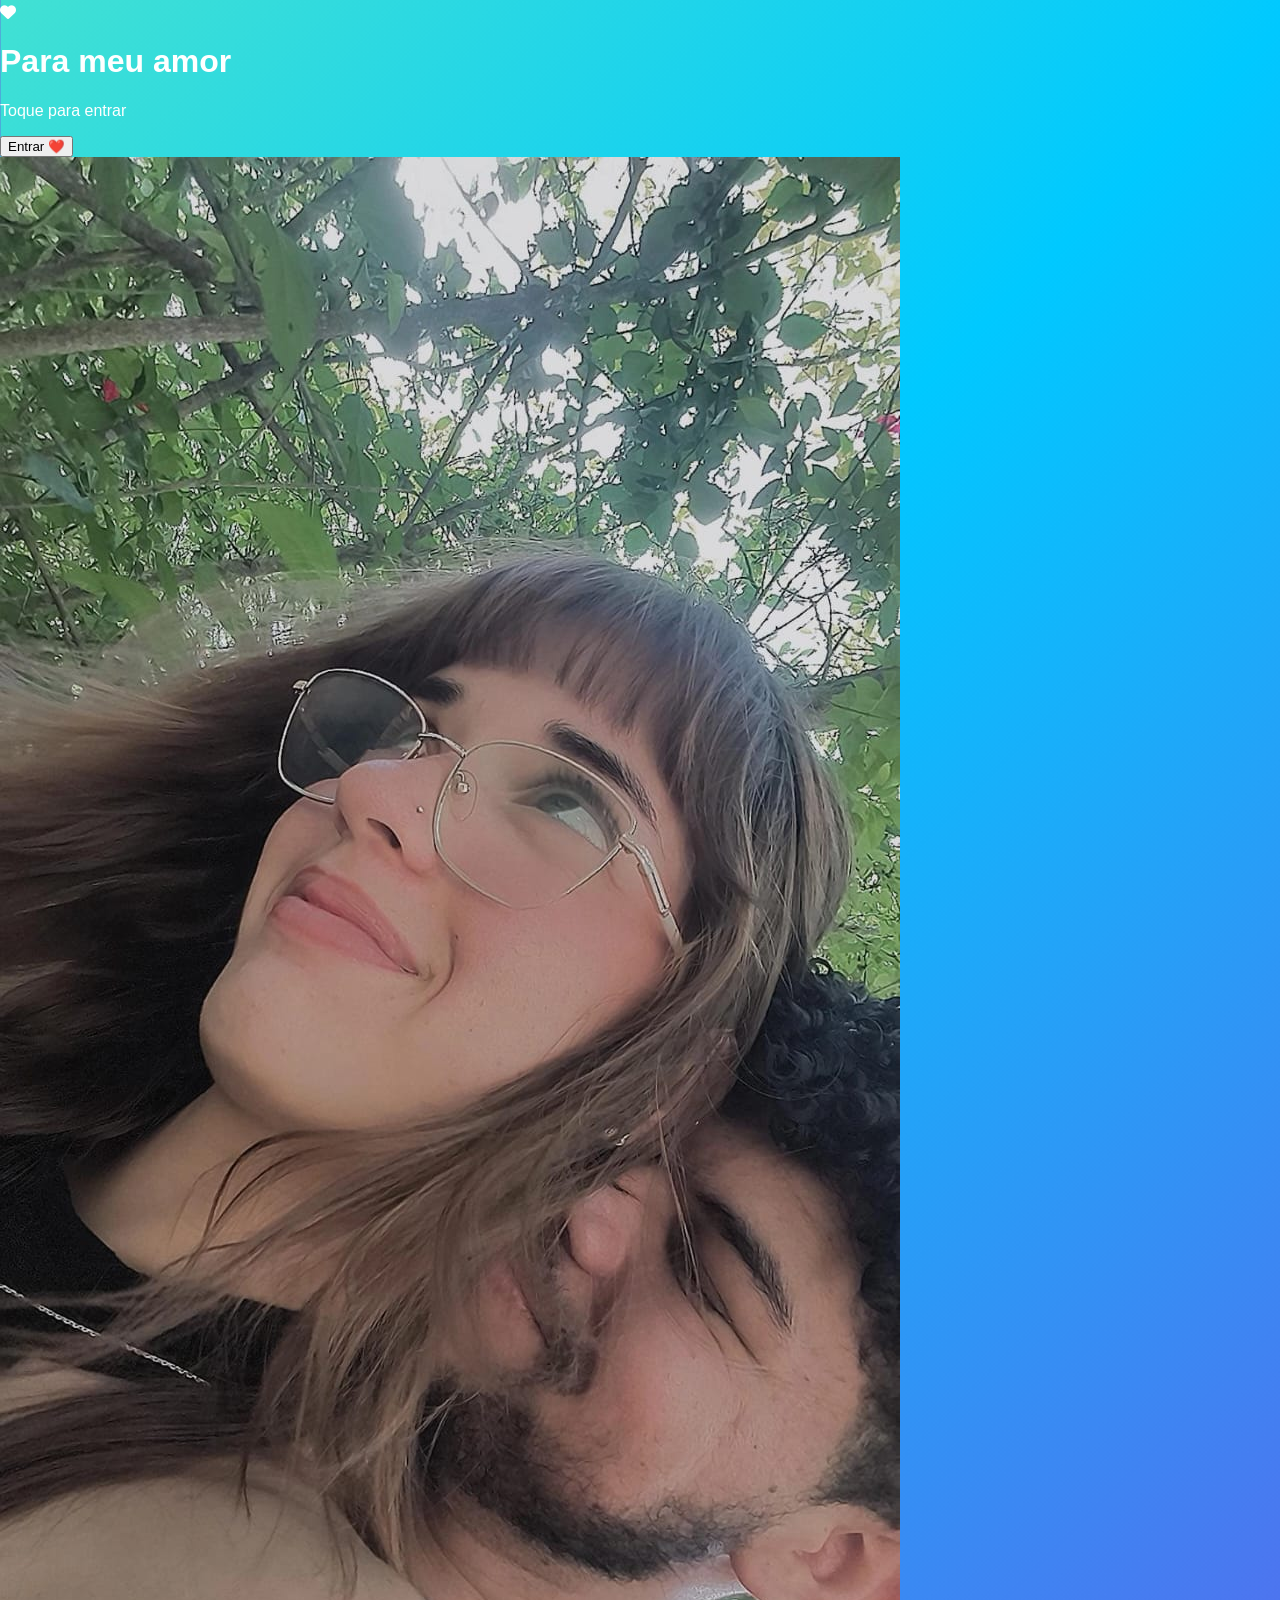
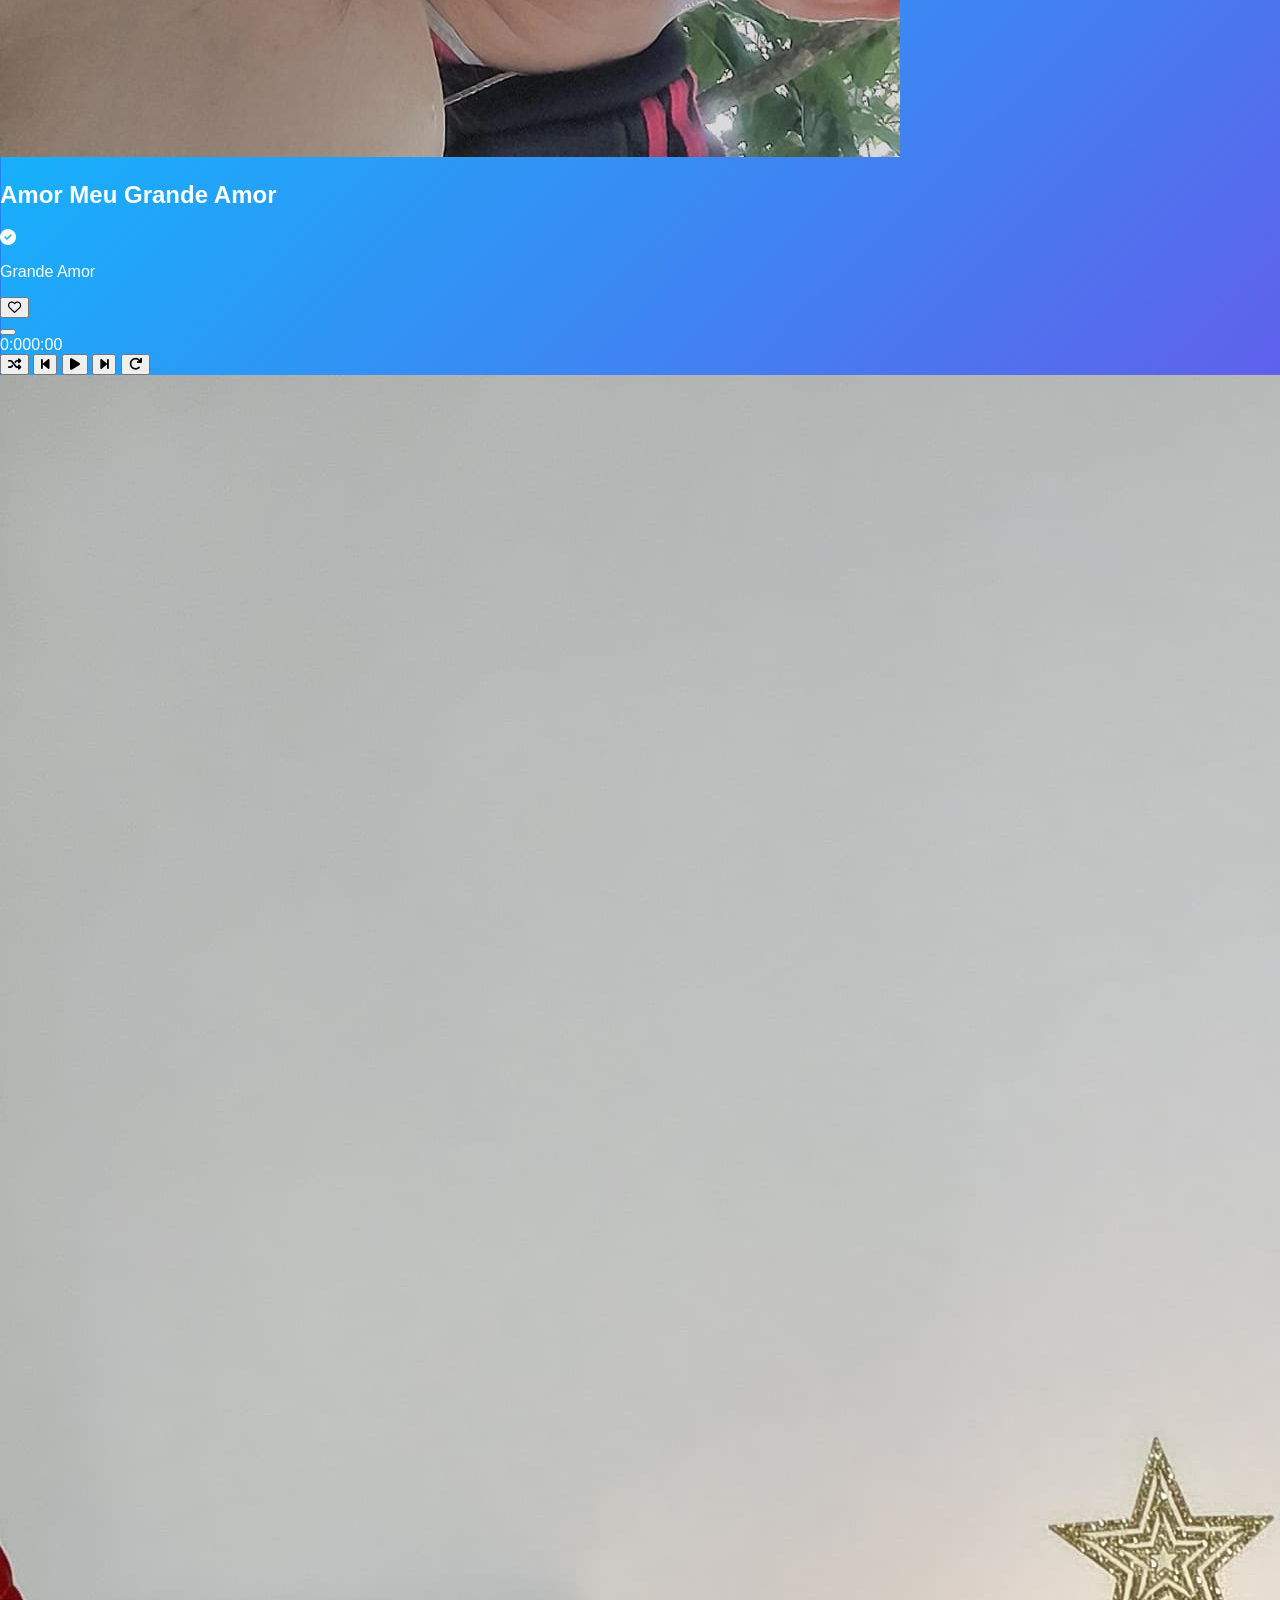
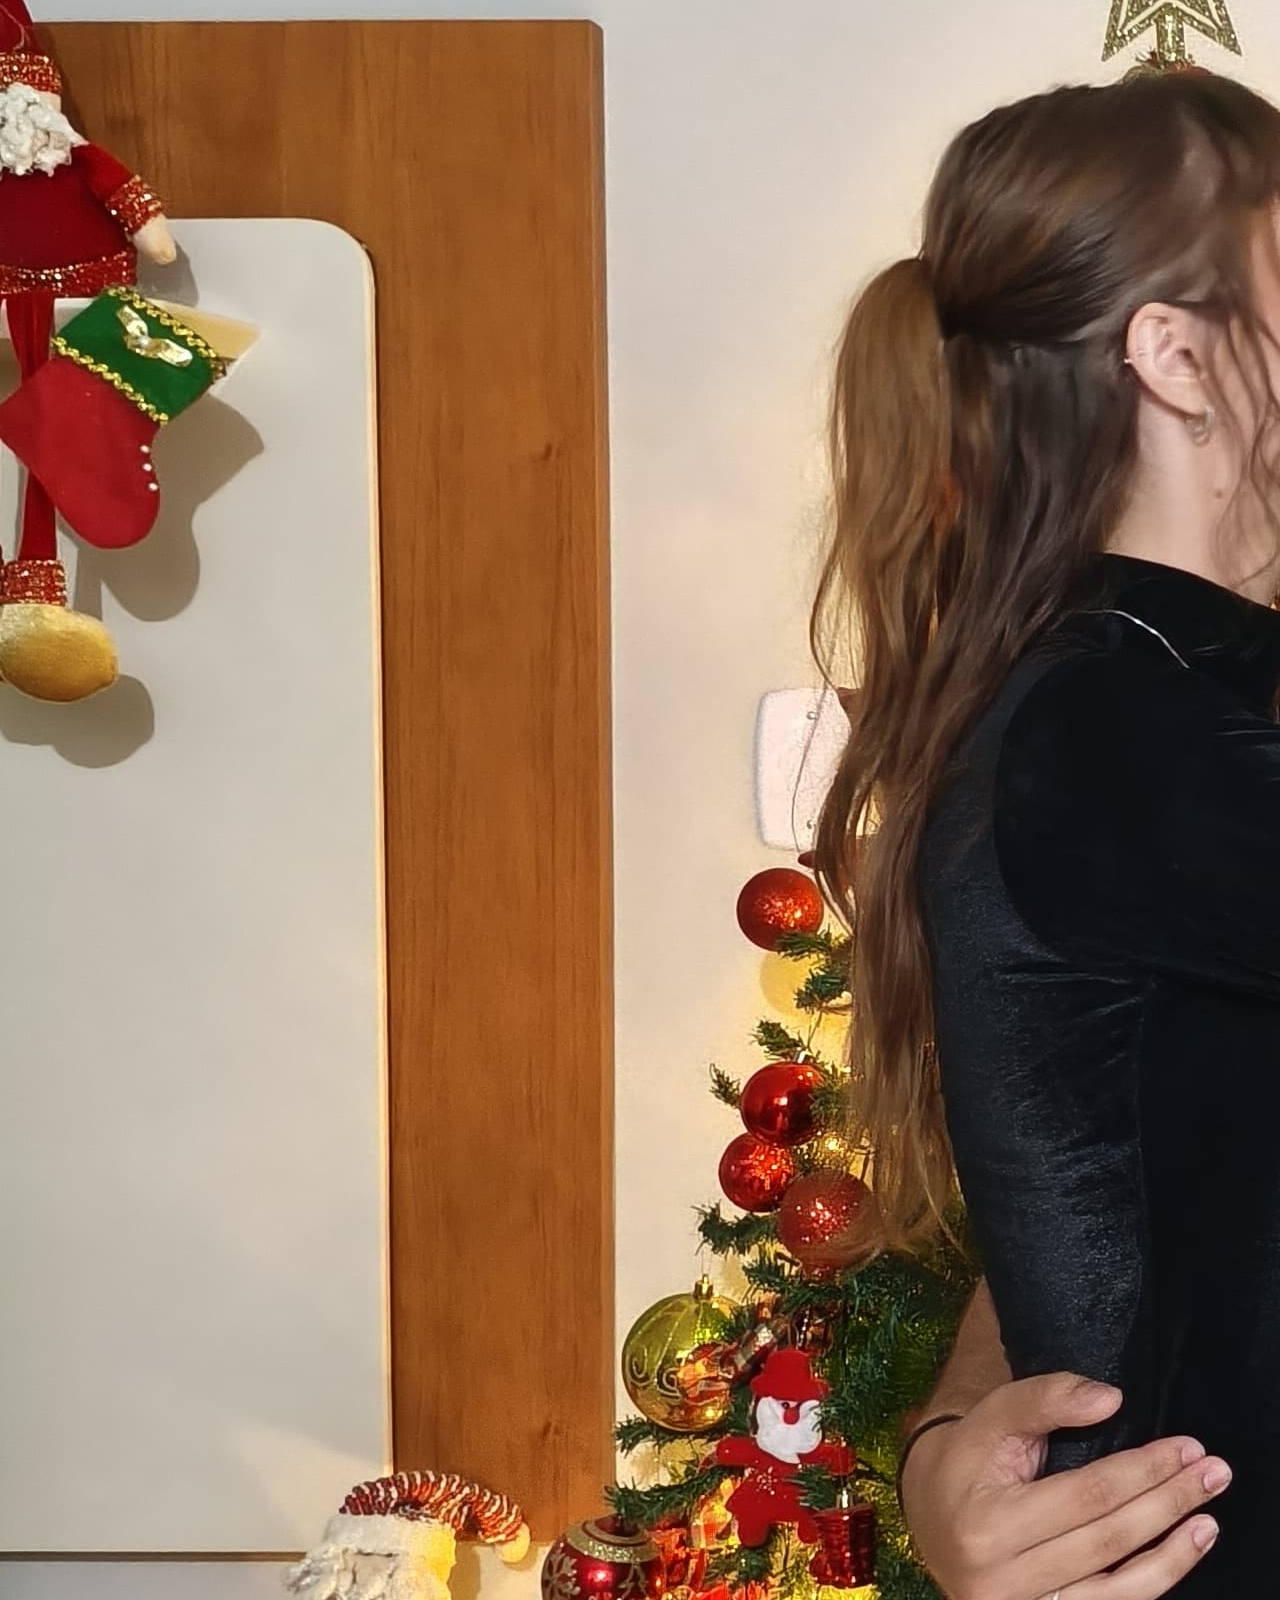
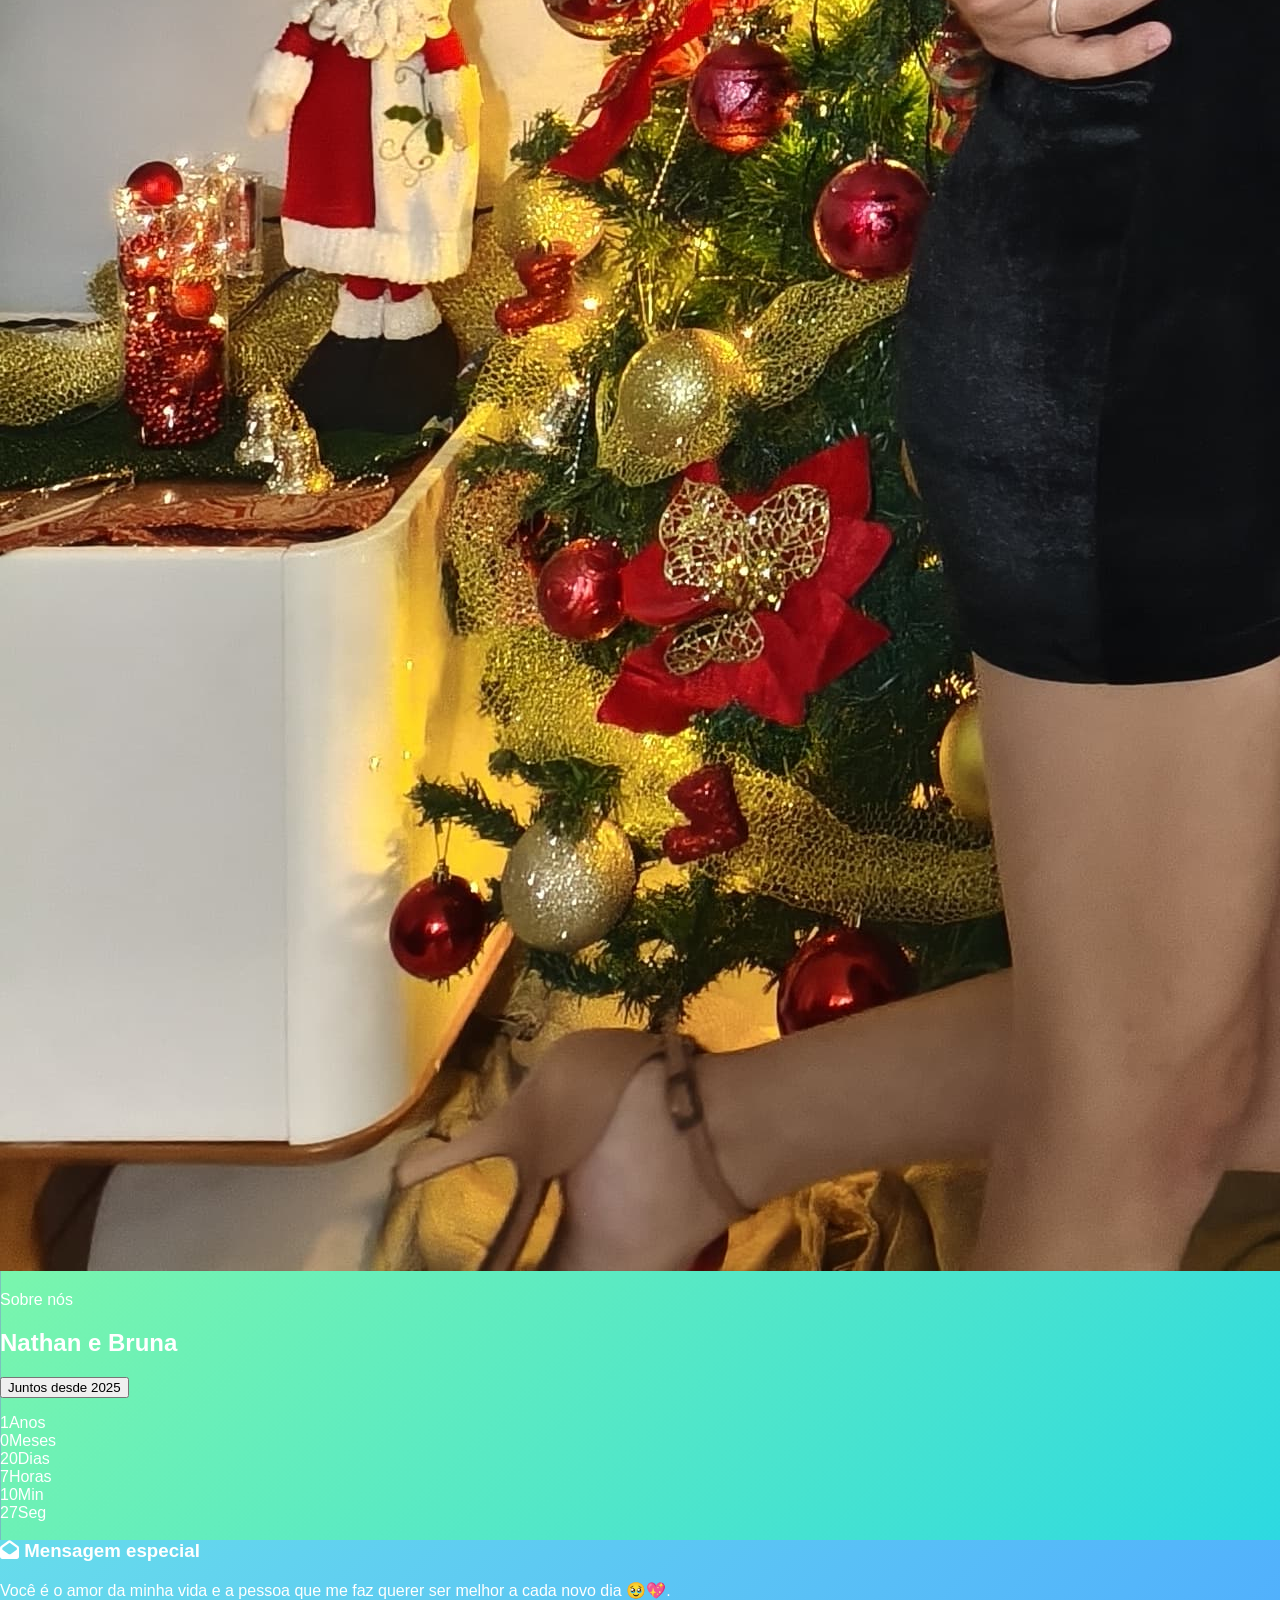
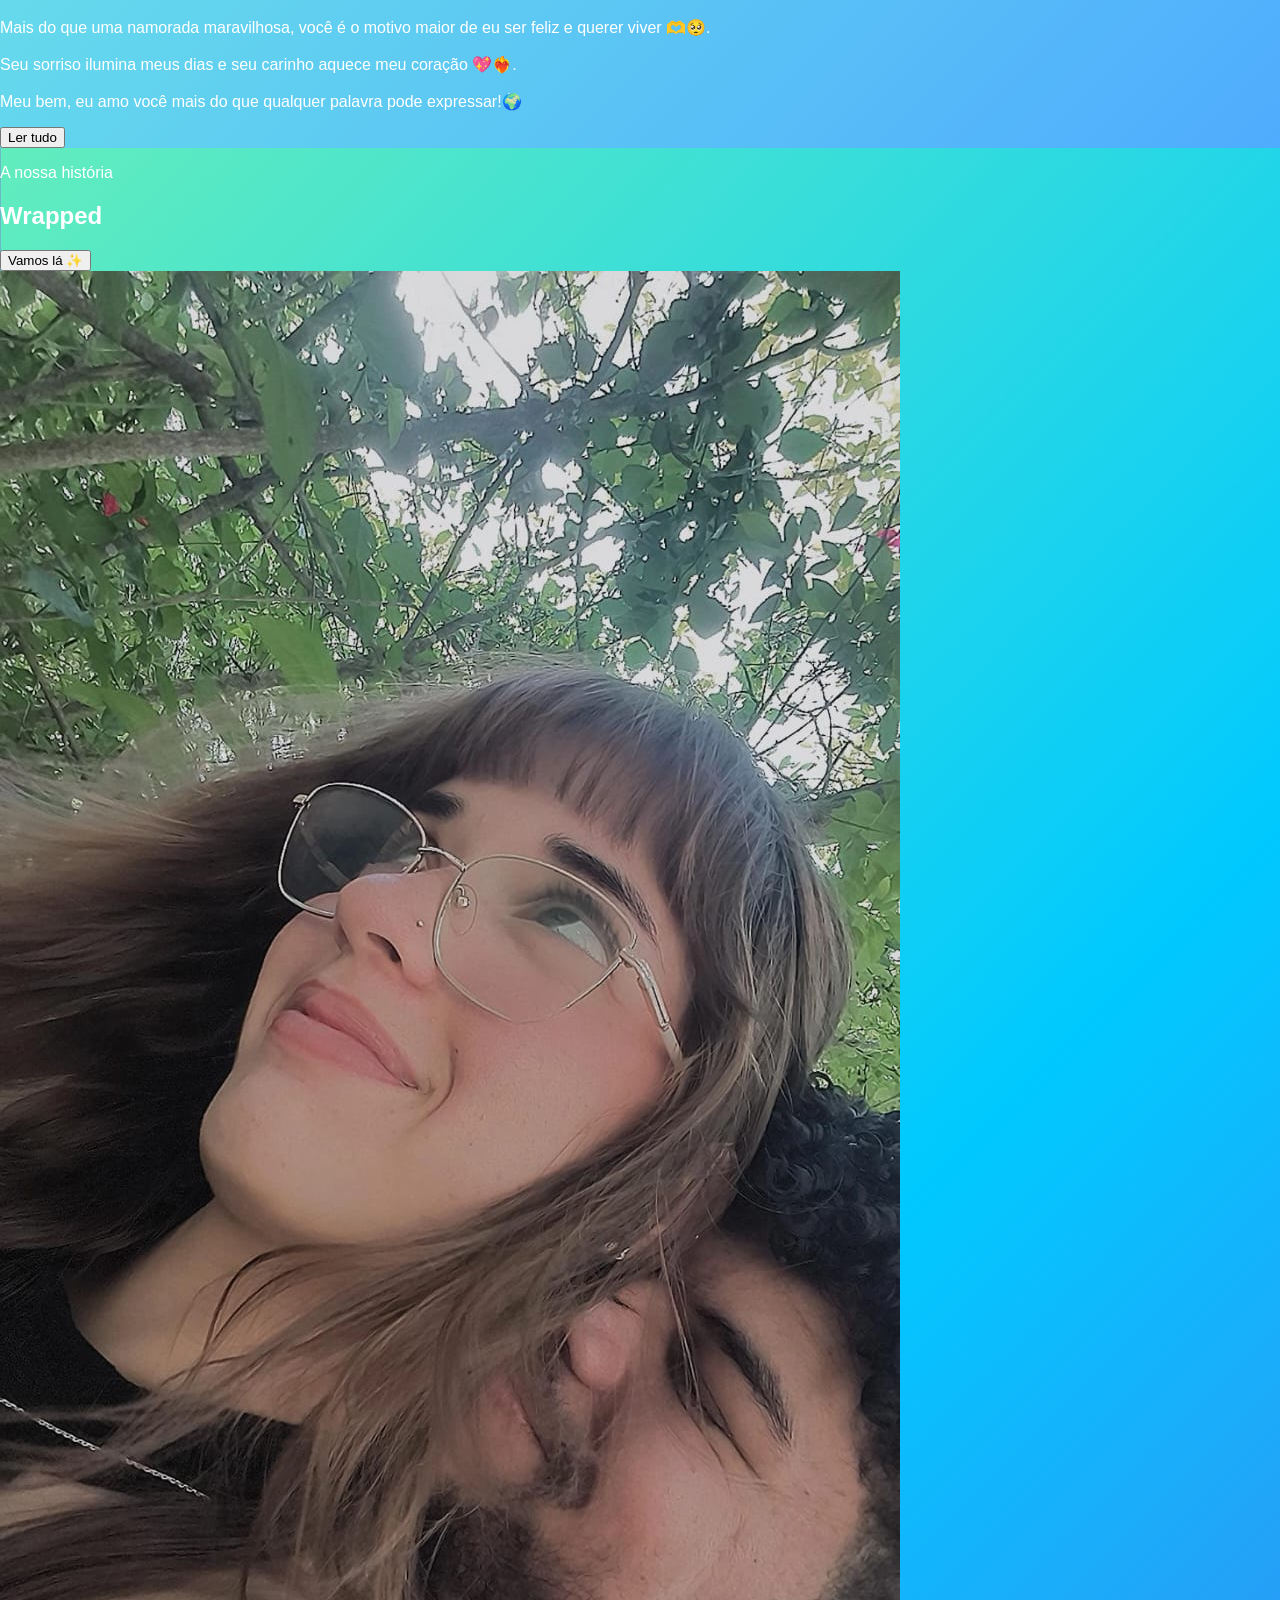
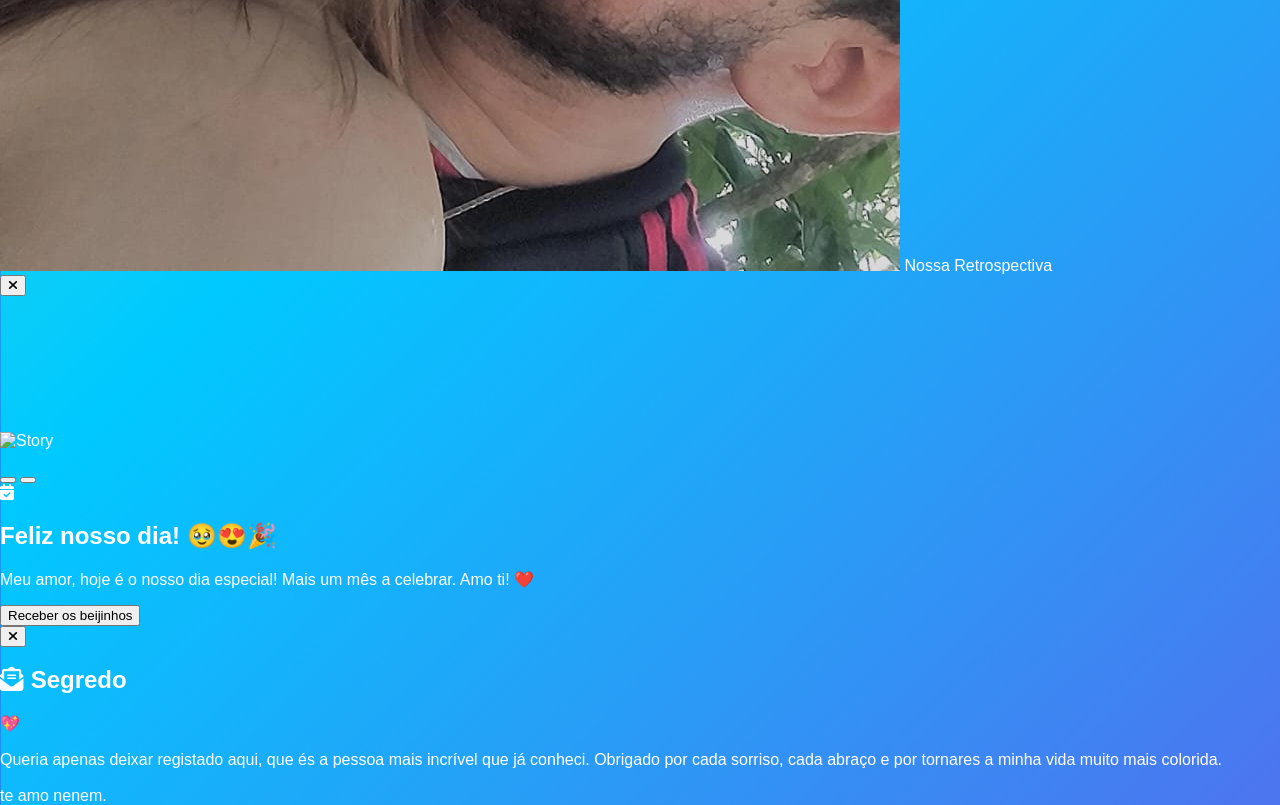
==== commit 98290405: "Replace image format from webp to jpg" ====
--- a/index.html
+++ b/index.html
@@ -17,8 +17,8 @@
     
     <title>Love Track & Wrapped</title>
     <link rel="manifest" href="manifest.json">
-    <link rel="icon" href="tela-inicial/nova.webp" type="image/jpeg">
-    <link rel="apple-touch-icon" sizes="180x180" href="tela-inicial/nova.webp">
+    <link rel="icon" href="tela-inicial/nova.jpg" type="image/jpeg">
+    <link rel="apple-touch-icon" sizes="180x180" href="tela-inicial/nova.jpg">
     
     <script src="https://cdn.tailwindcss.com"></script>
     <link rel="stylesheet" href="https://cdnjs.cloudflare.com/ajax/libs/font-awesome/6.4.0/css/all.min.css">
@@ -32,7 +32,7 @@
 <body class="custom-body-height pb-10 text-white overflow-x-hidden bg-black transition-colors duration-1000">
 
     <div class="fixed inset-0 z-[-1] overflow-hidden pointer-events-none">
-        <img src="tela-inicial/nova.webp" alt="Background" fetchpriority="high" class="w-full h-full object-cover scale-110 blur-2xl opacity-40">
+        <img src="tela-inicial/nova.jpg" alt="Background" fetchpriority="high" class="w-full h-full object-cover scale-110 blur-2xl opacity-40">
         <div class="absolute inset-0 bg-black/60"></div>
     </div>
 
@@ -54,7 +54,7 @@
         
         <section class="flex flex-col gap-4 p-5 rounded-3xl bg-white/10 backdrop-blur-xl border border-white/20 shadow-[0_8px_32px_0_rgba(0,0,0,0.3)]">
             <div class="w-full aspect-square relative rounded-2xl overflow-hidden shadow-2xl border border-white/10">
-                <img src="tela-inicial/nova.webp" alt="Capa" loading="lazy" decoding="async" class="w-full h-full object-cover">
+                <img src="tela-inicial/nova.jpg" alt="Capa" loading="lazy" decoding="async" class="w-full h-full object-cover">
             </div>
             
             <div class="flex justify-between items-end mt-2">
@@ -137,7 +137,7 @@
             <div class="absolute top-2 left-0 w-full px-2 flex gap-1 z-20" id="progressContainer"></div>
             <div class="absolute top-6 left-0 w-full px-4 flex justify-between items-center z-20 text-white drop-shadow-md">
                 <div class="flex items-center gap-2">
-                    <img src="tela-inicial/nova.webp" alt="Avatar" loading="lazy" class="w-8 h-8 rounded-full border border-white">
+                    <img src="tela-inicial/nova.jpg" alt="Avatar" loading="lazy" class="w-8 h-8 rounded-full border border-white">
                     <span class="font-bold text-sm">Nossa Retrospectiva</span>
                 </div>
                 <button id="btnCloseWrapped" class="text-xl px-2"><i class="fas fa-times"></i></button>
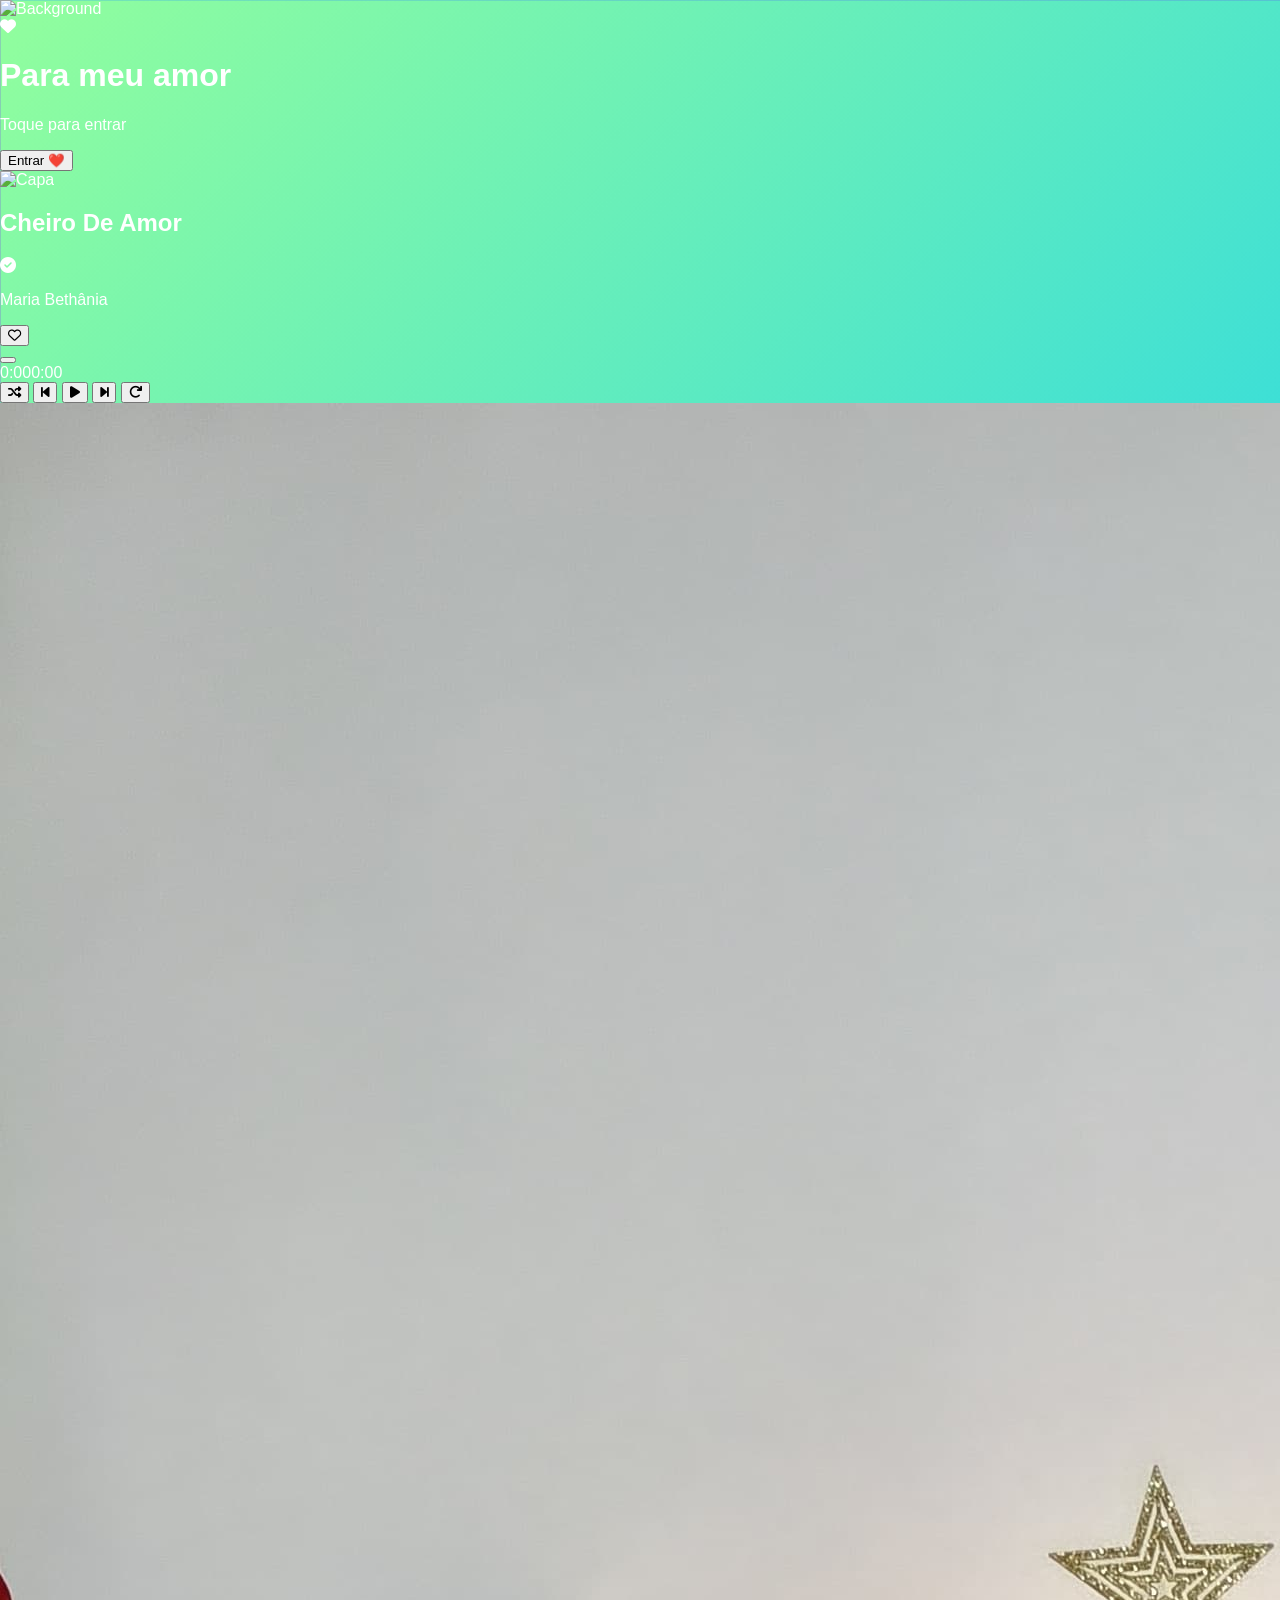
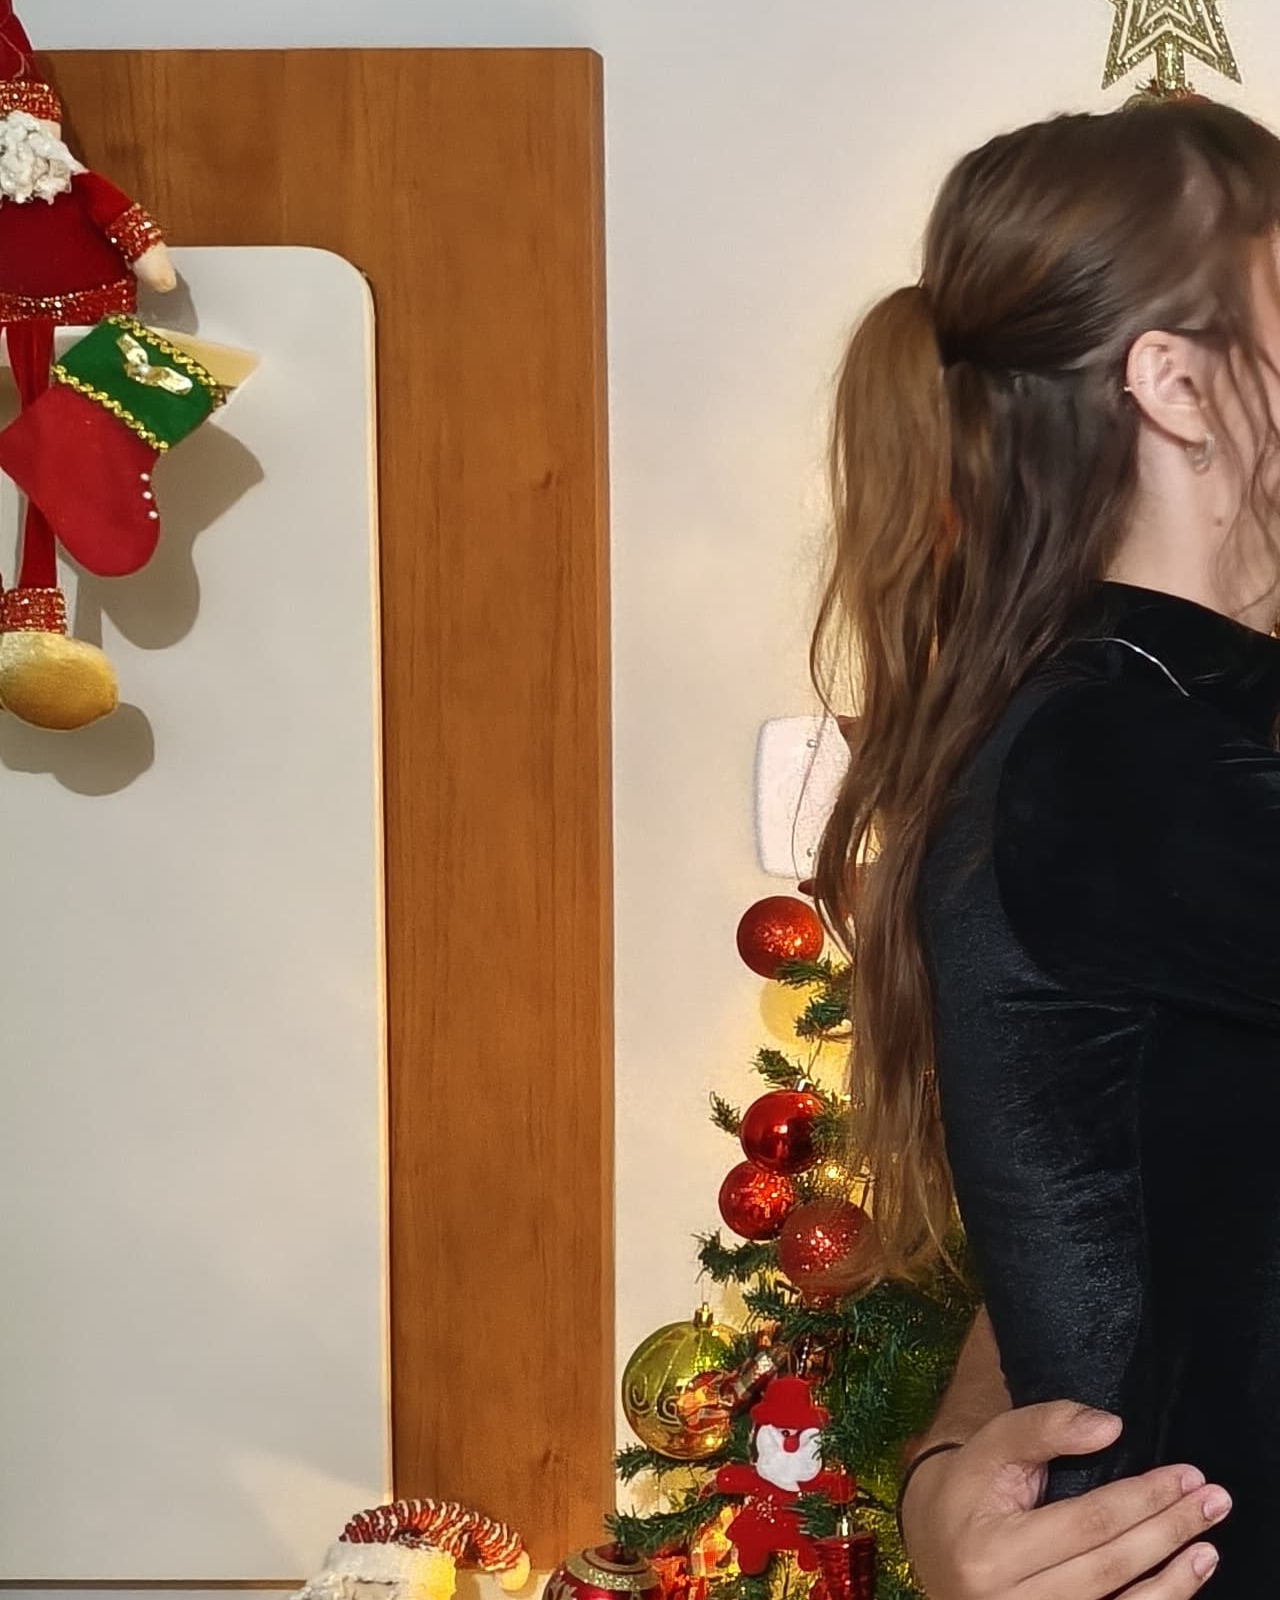
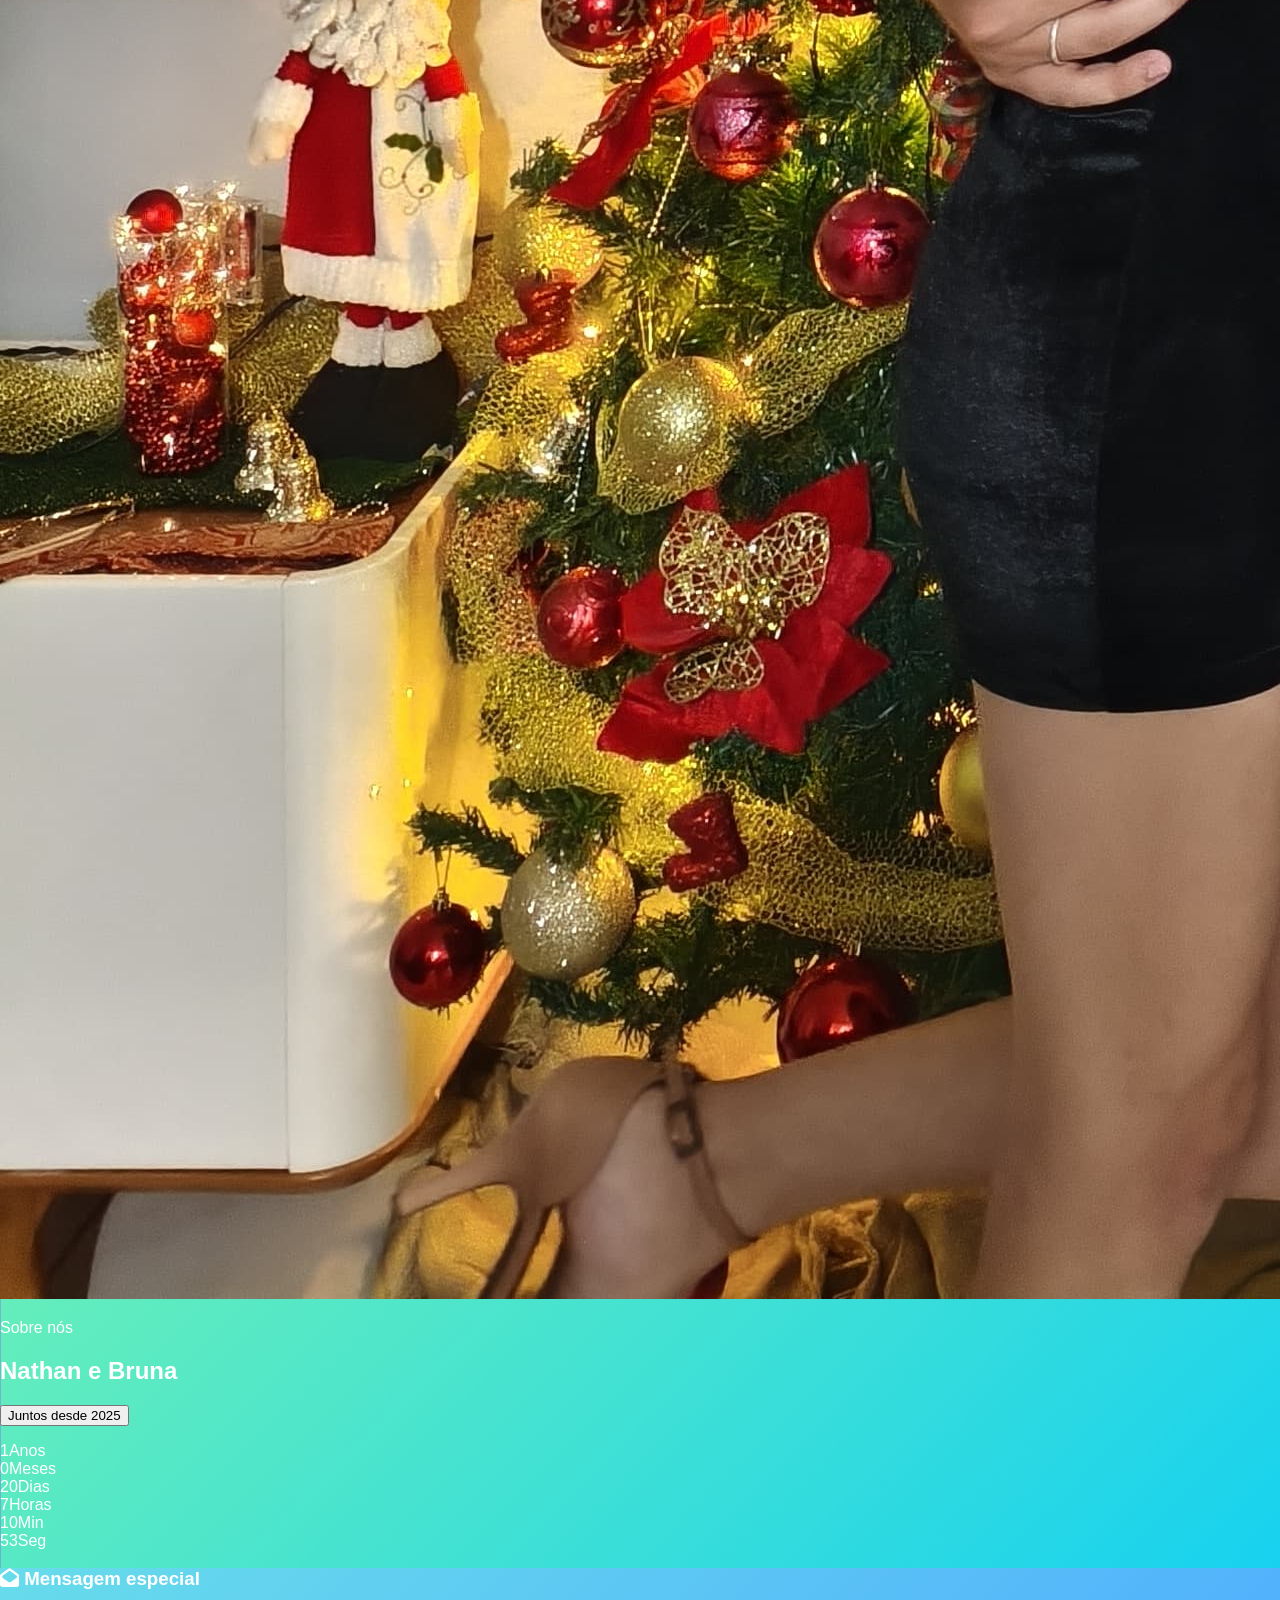
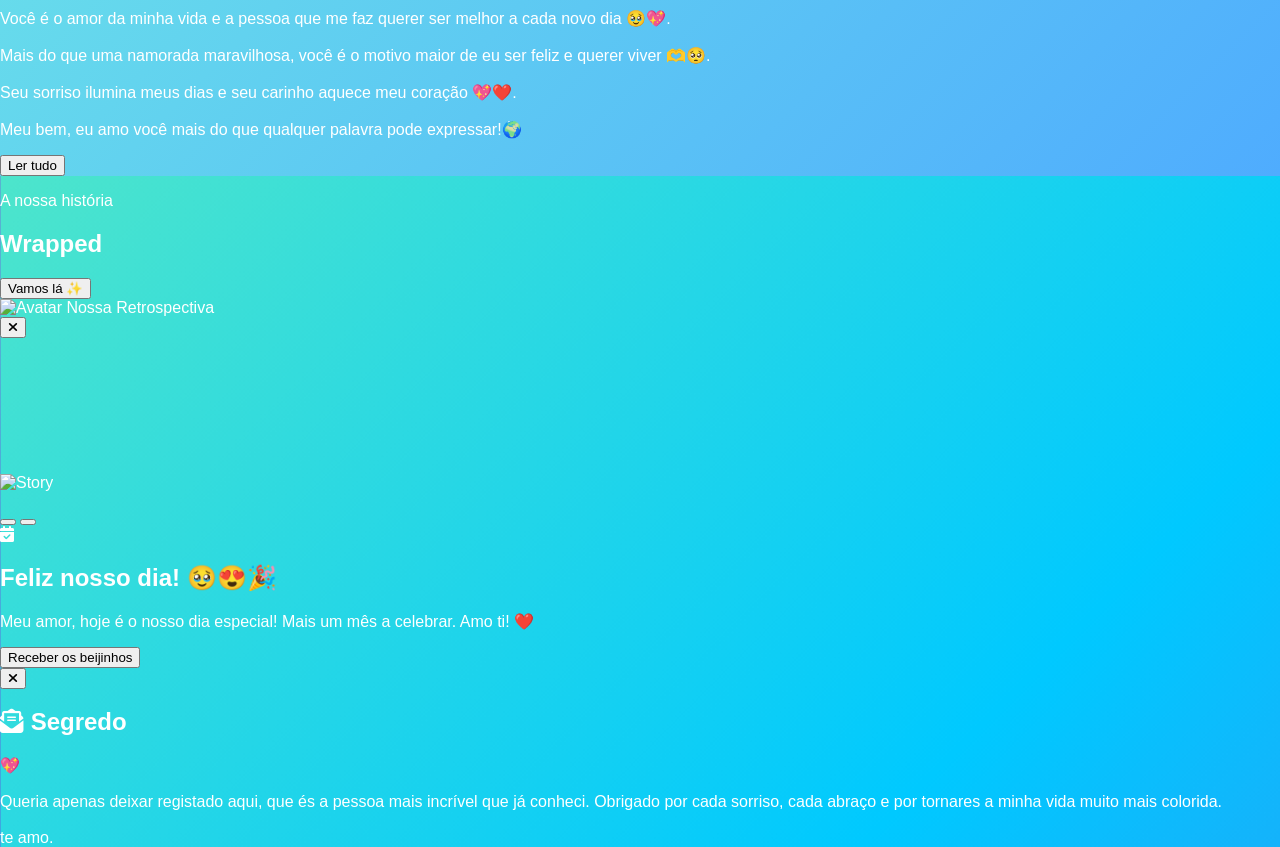
==== commit 83f54b9f: "Rename day9Popup to day16Popup in index.html" ====
--- a/index.html
+++ b/index.html
@@ -154,12 +154,12 @@
         </div>
     </div>
 
-    <div id="day9Popup" class="fixed inset-0 z-[60] bg-black/80 backdrop-blur-md hidden flex-col items-center justify-center px-4 transition-opacity duration-500 opacity-0">
-        <div class="bg-gradient-to-br from-pink-600/90 to-red-700/90 backdrop-blur-xl p-8 rounded-3xl text-center max-w-sm w-full shadow-[0_0_40px_rgba(255,0,100,0.3)] border border-white/30 transform scale-95 transition-transform duration-500" id="day9Card">
+    <div id="day16Popup" class="fixed inset-0 z-[60] bg-black/80 backdrop-blur-md hidden flex-col items-center justify-center px-4 transition-opacity duration-500 opacity-0">
+        <div class="bg-gradient-to-br from-pink-600/90 to-red-700/90 backdrop-blur-xl p-8 rounded-3xl text-center max-w-sm w-full shadow-[0_0_40px_rgba(255,0,100,0.3)] border border-white/30 transform scale-95 transition-transform duration-500" id="day16Card">
             <i class="fas fa-calendar-check text-6xl text-white mb-5 animate-bounce drop-shadow-lg"></i>
             <h2 class="text-3xl font-black text-white mb-3 drop-shadow-md">Feliz nosso dia! 🥹😍🎉</h2>
             <p class="text-white/90 text-base mb-8 leading-relaxed font-medium">Meu amor, hoje é o nosso dia especial! Mais um mês a celebrar. Amo ti! ❤️</p>
-            <button id="btnCloseDay9" class="bg-white text-red-600 font-bold py-4 px-8 rounded-full shadow-xl hover:scale-105 transition-transform w-full">Receber os beijinhos</button>
+            <button id="btnCloseDay16" class="bg-white text-red-600 font-bold py-4 px-8 rounded-full shadow-xl hover:scale-105 transition-transform w-full">Receber os beijinhos</button>
         </div>
     </div>
 
